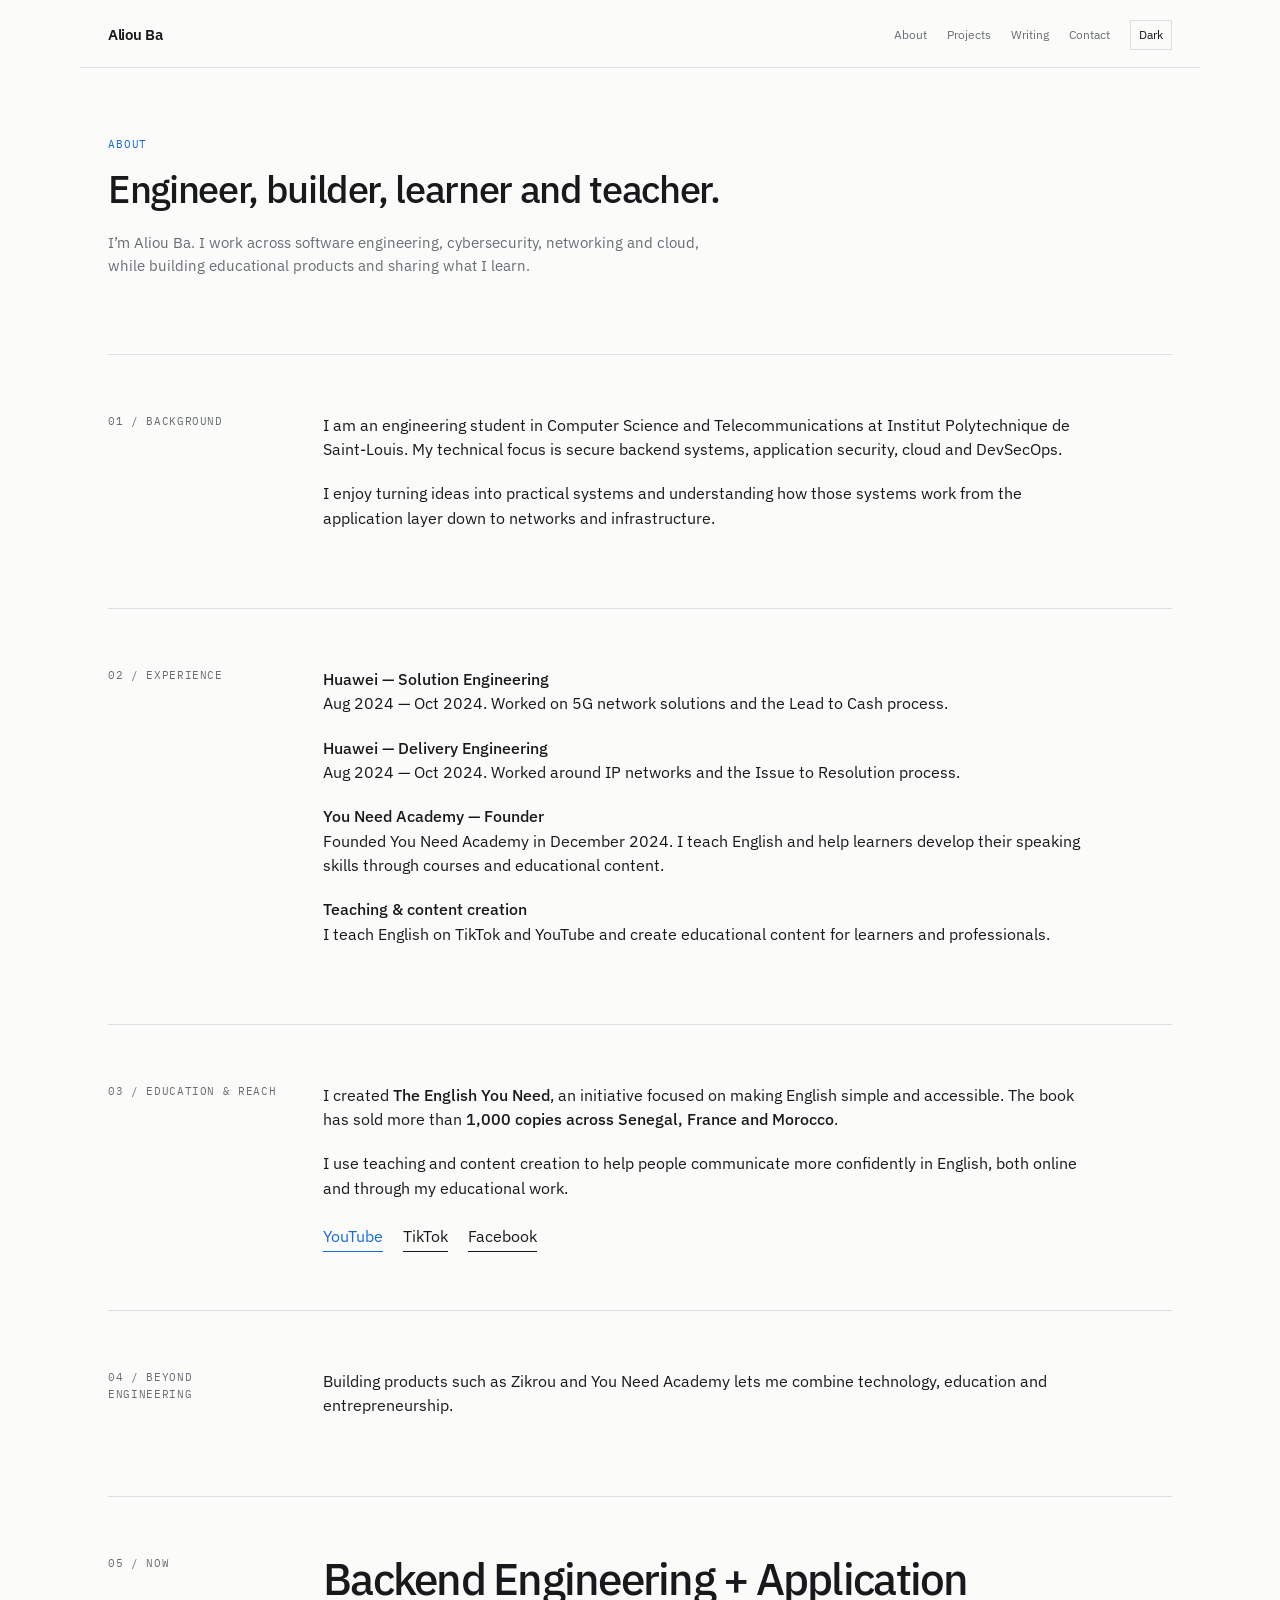
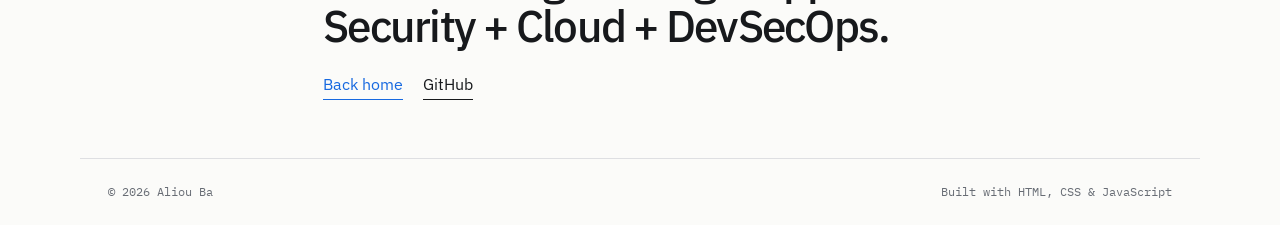
==== about.html @ 930370cb "Update About with teaching reach and Huawei dates" ====
<!doctype html>
<html lang="en">
<head>
  <meta charset="UTF-8" />
  <meta name="viewport" content="width=device-width, initial-scale=1.0" />
  <meta name="description" content="About Aliou Ba — software engineering, cybersecurity, cloud and education." />
  <meta name="theme-color" content="#fbfbf9" />
  <title>About — Aliou Ba</title>
  <link rel="preconnect" href="https://fonts.googleapis.com">
  <link rel="preconnect" href="https://fonts.gstatic.com" crossorigin>
  <link href="https://fonts.googleapis.com/css2?family=IBM+Plex+Mono:wght@400;500&family=IBM+Plex+Sans:wght@400;500;600&display=swap" rel="stylesheet">
  <link rel="stylesheet" href="css/style.css" />
  <script>
    (() => {
      const saved = localStorage.getItem('theme');
      if (saved) document.documentElement.dataset.theme = saved;
    })();
  </script>
</head>
<body>
  <header class="site-header">
    <a class="brand" href="index.html">Aliou Ba</a>
    <nav aria-label="Main navigation">
      <a href="index.html#about">About</a><a href="index.html#projects">Projects</a><a href="index.html#writing">Writing</a><a href="index.html#contact">Contact</a>
      <button class="theme-toggle" id="themeToggle" type="button" aria-label="Switch to dark mode" aria-pressed="false"><span class="theme-label">Dark</span></button>
    </nav>
  </header>
  <main>
    <section class="hero"><p class="eyebrow">About</p><h1>Engineer, builder, learner and teacher.</h1><p class="intro">I’m Aliou Ba. I work across software engineering, cybersecurity, networking and cloud, while building educational products and sharing what I learn.</p></section>
    <section class="section"><div class="section-label">01 / Background</div><div class="section-content"><p>I am an engineering student in Computer Science and Telecommunications at Institut Polytechnique de Saint-Louis. My technical focus is secure backend systems, application security, cloud and DevSecOps.</p><p>I enjoy turning ideas into practical systems and understanding how those systems work from the application layer down to networks and infrastructure.</p></div></section>
    <section class="section"><div class="section-label">02 / Experience</div><div class="section-content"><p><strong>Huawei — Solution Engineering</strong><br>Aug 2024 — Oct 2024. Worked on 5G network solutions and the Lead to Cash process.</p><p><strong>Huawei — Delivery Engineering</strong><br>Aug 2024 — Oct 2024. Worked around IP networks and the Issue to Resolution process.</p><p><strong>You Need Academy — Founder</strong><br>Founded You Need Academy in December 2024. I teach English and help learners develop their speaking skills through courses and educational content.</p><p><strong>Teaching & content creation</strong><br>I teach English on TikTok and YouTube and create educational content for learners and professionals.</p></div></section>
    <section class="section"><div class="section-label">03 / Education & reach</div><div class="section-content"><p>I created <strong>The English You Need</strong>, an initiative focused on making English simple and accessible. The book has sold more than <strong>1,000 copies across Senegal, France and Morocco</strong>.</p><p>I use teaching and content creation to help people communicate more confidently in English, both online and through my educational work.</p><div class="links"><a class="primary-link" href="https://www.youtube.com/@misteraliouba" target="_blank" rel="noreferrer">YouTube</a><a href="https://www.tiktok.com/@misteraliouba?lang=en" target="_blank" rel="noreferrer">TikTok</a><a href="https://www.facebook.com/people/Aliou-Ba/100007225788013/" target="_blank" rel="noreferrer">Facebook</a></div></div></section>
    <section class="section"><div class="section-label">04 / Beyond engineering</div><div class="section-content"><p>Building products such as Zikrou and You Need Academy lets me combine technology, education and entrepreneurship.</p></div></section>
    <section class="section contact"><div class="section-label">05 / Now</div><div class="section-content"><h2>Backend Engineering + Application Security + Cloud + DevSecOps.</h2><div class="links"><a class="primary-link" href="index.html">Back home</a><a href="https://github.com/aliou27" target="_blank" rel="noreferrer">GitHub</a></div></div></section>
  </main>
  <footer><span>© 2026 Aliou Ba</span><span>Built with HTML, CSS & JavaScript</span></footer>
  <script src="js/main.js"></script>
</body>
</html>
---- css/style.css ----
:root {
  --blue: #1769e0;
  --blue-dark: #0e4fae;
  --ink: #17191c;
  --muted: #686d75;
  --line: #dedfe2;
  --paper: #fbfbf9;
  --max: 1120px;
  color-scheme: light;
}

:root[data-theme="dark"] {
  --blue: #5b9cff;
  --blue-dark: #79adff;
  --ink: #f1f3f5;
  --muted: #a3a9b2;
  --line: #30343a;
  --paper: #111315;
  color-scheme: dark;
}

* { box-sizing: border-box; }
html { scroll-behavior: smooth; }
body {
  margin: 0;
  background: var(--paper);
  color: var(--ink);
  font-family: "IBM Plex Sans", Arial, sans-serif;
  line-height: 1.55;
  transition: background-color .2s ease, color .2s ease;
}
a { color: inherit; text-decoration: none; }
a:hover { color: var(--blue); }

.site-header {
  max-width: var(--max);
  margin: 0 auto;
  padding: 20px 28px 17px;
  display: flex;
  align-items: center;
  justify-content: space-between;
  border-bottom: 1px solid var(--line);
}
.brand { font-weight: 600; font-size: .92rem; letter-spacing: -0.02em; }
nav { display: flex; align-items: center; gap: 20px; font-size: .78rem; }
nav a { color: var(--muted); }
nav a:hover { color: var(--blue); }

.theme-toggle {
  appearance: none;
  border: 1px solid var(--line);
  background: transparent;
  color: var(--ink);
  font: inherit;
  font-size: .72rem;
  padding: 5px 8px;
  display: inline-flex;
  align-items: center;
  cursor: pointer;
  transition: border-color .2s ease, color .2s ease, background-color .2s ease;
}
.theme-toggle:hover { color: var(--blue); border-color: var(--blue); }

main { max-width: var(--max); margin: 0 auto; padding: 0 28px; }
.hero { padding: 68px 0 76px; max-width: 850px; }
.eyebrow, .section-label, .tech, .project-number, small {
  font-family: "IBM Plex Mono", monospace;
}
.eyebrow { margin: 0 0 16px; color: var(--blue); font-size: .68rem; text-transform: uppercase; letter-spacing: .08em; }
h1 {
  margin: 0;
  max-width: 720px;
  font-size: clamp(1.8rem, 3vw, 2.8rem);
  line-height: 1.08;
  letter-spacing: -.035em;
  font-weight: 500;
}
.intro { max-width: 600px; margin: 22px 0 0; font-size: .92rem; color: var(--muted); }
.links { display: flex; flex-wrap: wrap; gap: 20px; margin-top: 24px; }
.links a { border-bottom: 1px solid currentColor; padding-bottom: 2px; }
.links .primary-link { color: var(--blue); }

.section {
  display: grid;
  grid-template-columns: 170px 1fr;
  gap: 45px;
  padding: 58px 0;
  border-top: 1px solid var(--line);
}
.section-label { color: var(--muted); font-size: .68rem; text-transform: uppercase; letter-spacing: .06em; }
.section-content { max-width: 760px; }
.section-content > p { margin-top: 0; margin-bottom: 20px; font-size: .98rem; }
.section-content strong { font-weight: 500; }

.project-list { display: grid; gap: 0; }
.project { display: grid; grid-template-columns: 45px 1fr; gap: 16px; padding: 24px 0; border-bottom: 1px solid var(--line); }
.project:first-child { padding-top: 0; }
.project-number { color: var(--muted); font-size: .68rem; }
.project h2 { margin: 0 0 7px; font-size: 1.35rem; font-weight: 500; letter-spacing: -.025em; }
.project p { margin: 0 0 10px; color: var(--muted); font-size: .92rem; }
.project .tech { font-size: .68rem; color: var(--blue-dark); }
.project a { display: inline-block; margin-top: 3px; color: var(--blue); font-size: .82rem; }

.writing-grid { border-top: 1px solid var(--line); margin-top: 28px; }
.writing-item { display: flex; justify-content: space-between; gap: 20px; padding: 16px 0; border-bottom: 1px solid var(--line); }
.writing-item small { color: var(--muted); font-size: .64rem; }

.experience { display: grid; grid-template-columns: 170px 1fr; padding: 16px 0; border-bottom: 1px solid var(--line); }
.experience strong { font-weight: 500; }
.experience span { color: var(--muted); }
.compact { padding-bottom: 72px; }
.contact h2 { margin: 0; font-size: clamp(1.8rem, 3.4vw, 2.8rem); line-height: 1.08; letter-spacing: -.04em; font-weight: 500; }

footer {
  max-width: var(--max);
  margin: 0 auto;
  padding: 24px 28px;
  border-top: 1px solid var(--line);
  display: flex;
  justify-content: space-between;
  gap: 20px;
  color: var(--muted);
  font-size: .72rem;
  font-family: "IBM Plex Mono", monospace;
}

@media (max-width: 700px) {
  .site-header { padding: 17px 20px 14px; }
  .brand { font-size: .82rem; }
  nav { gap: 10px; font-size: .68rem; }
  nav a:nth-child(n+3) { display: none; }
  .theme-toggle { padding: 4px 7px; font-size: .66rem; }
  main { padding: 0 20px; }
  .hero { padding: 48px 0 58px; }
  .eyebrow { font-size: .62rem; margin-bottom: 14px; }
  h1 { font-size: clamp(1.7rem, 7.5vw, 2.35rem); line-height: 1.08; }
  .intro { margin-top: 18px; font-size: .9rem; line-height: 1.55; }
  .links { gap: 18px; margin-top: 22px; }
  .links a { font-size: .88rem; }
  .section { grid-template-columns: 1fr; gap: 18px; padding: 46px 0; }
  .section-content > p { font-size: .92rem; }
  .project { grid-template-columns: 30px 1fr; gap: 12px; padding: 22px 0; }
  .project h2 { font-size: 1.18rem; }
  .project p { font-size: .86rem; }
  .writing-item, .experience { grid-template-columns: 1fr; display: grid; }
  .experience { gap: 3px; }
  .contact h2 { font-size: clamp(1.7rem, 7vw, 2.35rem); }
  footer { padding: 20px; flex-direction: column; }
}
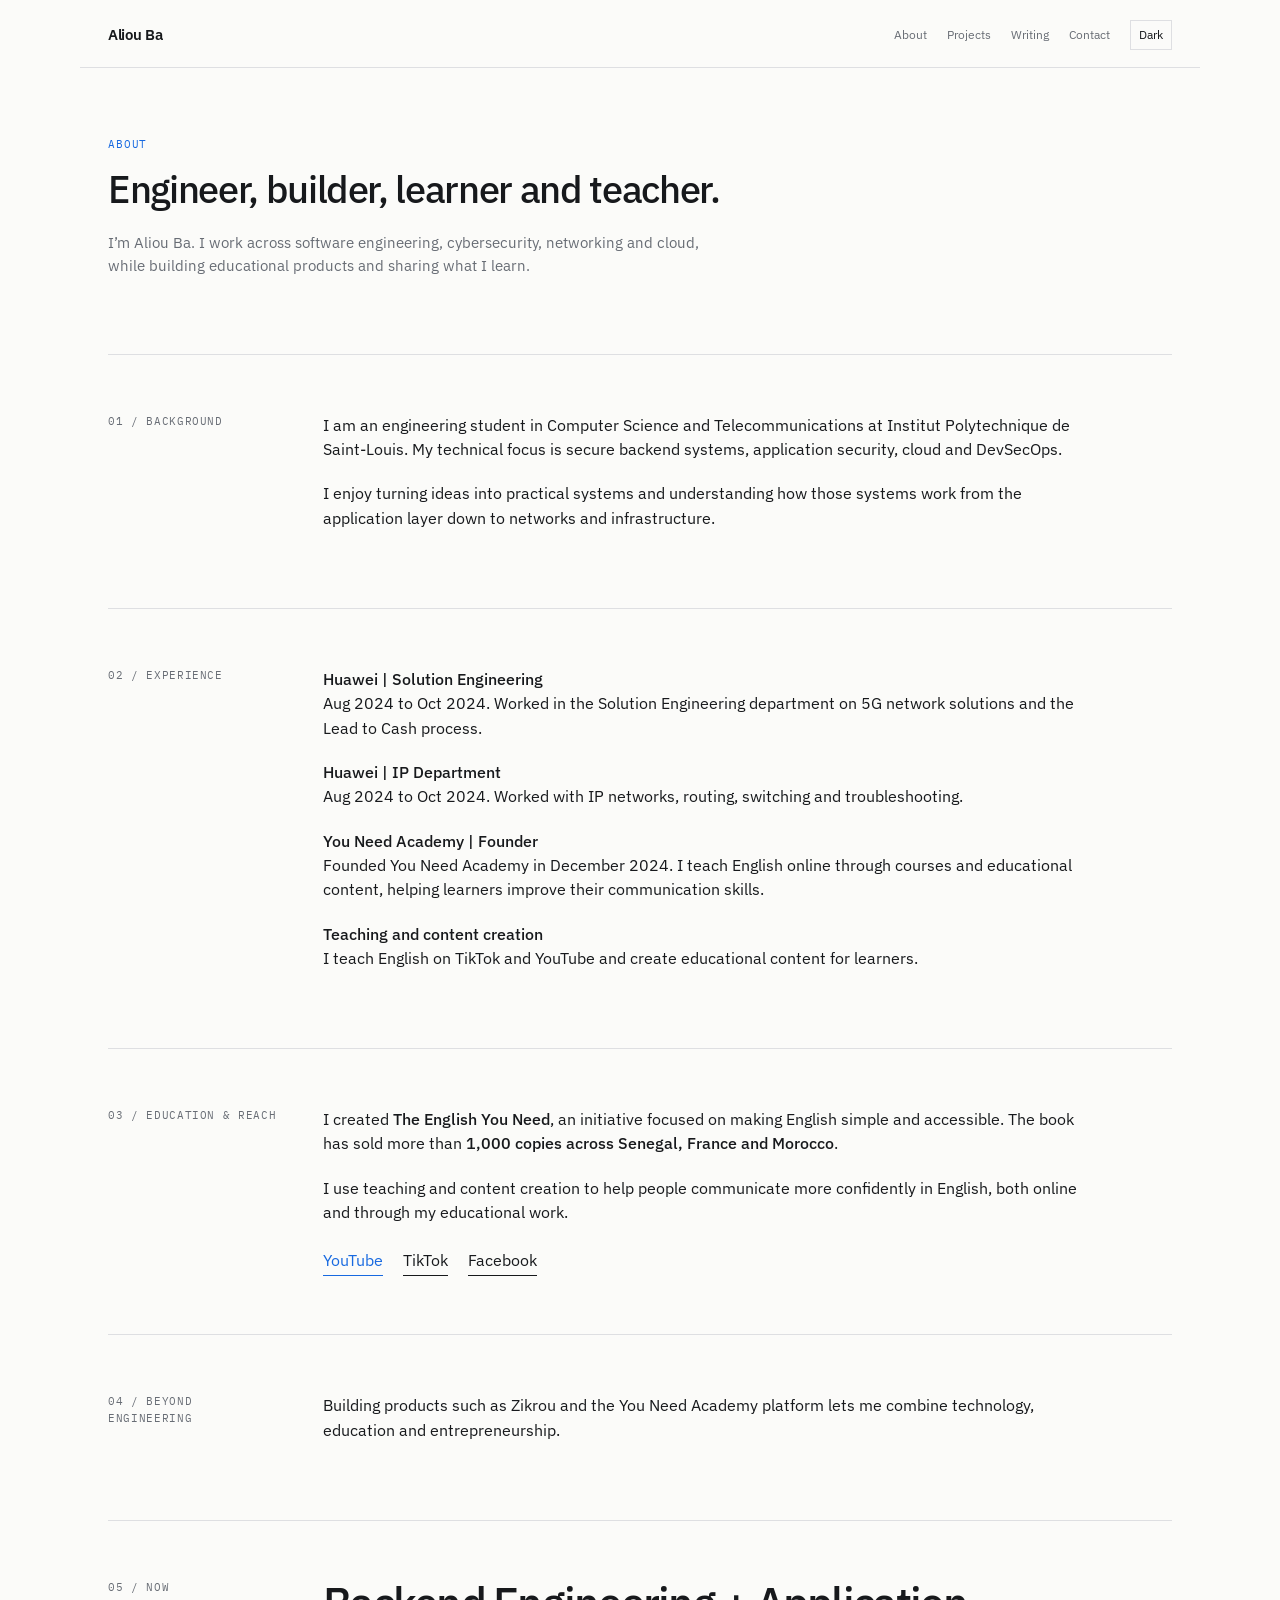
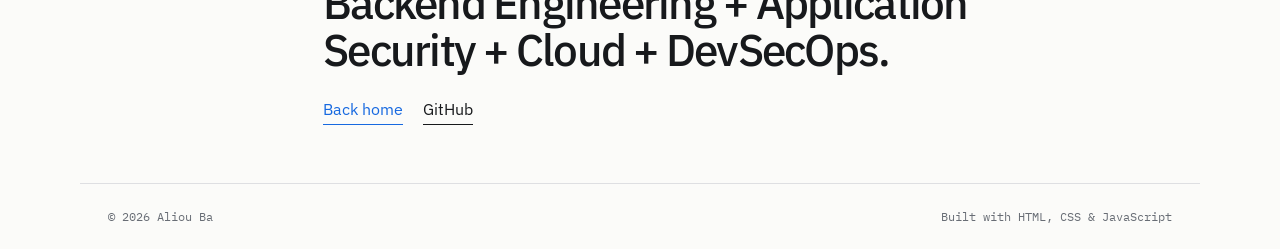
==== commit fc6bb5c4: "Remove em dashes and clarify Huawei and academy experience" ====
--- a/about.html
+++ b/about.html
@@ -3,9 +3,9 @@
 <head>
   <meta charset="UTF-8" />
   <meta name="viewport" content="width=device-width, initial-scale=1.0" />
-  <meta name="description" content="About Aliou Ba — software engineering, cybersecurity, cloud and education." />
+  <meta name="description" content="About Aliou Ba, software engineering, cybersecurity, cloud and education." />
   <meta name="theme-color" content="#fbfbf9" />
-  <title>About — Aliou Ba</title>
+  <title>About | Aliou Ba</title>
   <link rel="preconnect" href="https://fonts.googleapis.com">
   <link rel="preconnect" href="https://fonts.gstatic.com" crossorigin>
   <link href="https://fonts.googleapis.com/css2?family=IBM+Plex+Mono:wght@400;500&family=IBM+Plex+Sans:wght@400;500;600&display=swap" rel="stylesheet">
@@ -28,9 +28,9 @@
   <main>
     <section class="hero"><p class="eyebrow">About</p><h1>Engineer, builder, learner and teacher.</h1><p class="intro">I’m Aliou Ba. I work across software engineering, cybersecurity, networking and cloud, while building educational products and sharing what I learn.</p></section>
     <section class="section"><div class="section-label">01 / Background</div><div class="section-content"><p>I am an engineering student in Computer Science and Telecommunications at Institut Polytechnique de Saint-Louis. My technical focus is secure backend systems, application security, cloud and DevSecOps.</p><p>I enjoy turning ideas into practical systems and understanding how those systems work from the application layer down to networks and infrastructure.</p></div></section>
-    <section class="section"><div class="section-label">02 / Experience</div><div class="section-content"><p><strong>Huawei — Solution Engineering</strong><br>Aug 2024 — Oct 2024. Worked on 5G network solutions and the Lead to Cash process.</p><p><strong>Huawei — Delivery Engineering</strong><br>Aug 2024 — Oct 2024. Worked around IP networks and the Issue to Resolution process.</p><p><strong>You Need Academy — Founder</strong><br>Founded You Need Academy in December 2024. I teach English and help learners develop their speaking skills through courses and educational content.</p><p><strong>Teaching & content creation</strong><br>I teach English on TikTok and YouTube and create educational content for learners and professionals.</p></div></section>
+    <section class="section"><div class="section-label">02 / Experience</div><div class="section-content"><p><strong>Huawei | Solution Engineering</strong><br>Aug 2024 to Oct 2024. Worked in the Solution Engineering department on 5G network solutions and the Lead to Cash process.</p><p><strong>Huawei | IP Department</strong><br>Aug 2024 to Oct 2024. Worked with IP networks, routing, switching and troubleshooting.</p><p><strong>You Need Academy | Founder</strong><br>Founded You Need Academy in December 2024. I teach English online through courses and educational content, helping learners improve their communication skills.</p><p><strong>Teaching and content creation</strong><br>I teach English on TikTok and YouTube and create educational content for learners.</p></div></section>
     <section class="section"><div class="section-label">03 / Education & reach</div><div class="section-content"><p>I created <strong>The English You Need</strong>, an initiative focused on making English simple and accessible. The book has sold more than <strong>1,000 copies across Senegal, France and Morocco</strong>.</p><p>I use teaching and content creation to help people communicate more confidently in English, both online and through my educational work.</p><div class="links"><a class="primary-link" href="https://www.youtube.com/@misteraliouba" target="_blank" rel="noreferrer">YouTube</a><a href="https://www.tiktok.com/@misteraliouba?lang=en" target="_blank" rel="noreferrer">TikTok</a><a href="https://www.facebook.com/people/Aliou-Ba/100007225788013/" target="_blank" rel="noreferrer">Facebook</a></div></div></section>
-    <section class="section"><div class="section-label">04 / Beyond engineering</div><div class="section-content"><p>Building products such as Zikrou and You Need Academy lets me combine technology, education and entrepreneurship.</p></div></section>
+    <section class="section"><div class="section-label">04 / Beyond engineering</div><div class="section-content"><p>Building products such as Zikrou and the You Need Academy platform lets me combine technology, education and entrepreneurship.</p></div></section>
     <section class="section contact"><div class="section-label">05 / Now</div><div class="section-content"><h2>Backend Engineering + Application Security + Cloud + DevSecOps.</h2><div class="links"><a class="primary-link" href="index.html">Back home</a><a href="https://github.com/aliou27" target="_blank" rel="noreferrer">GitHub</a></div></div></section>
   </main>
   <footer><span>© 2026 Aliou Ba</span><span>Built with HTML, CSS & JavaScript</span></footer>
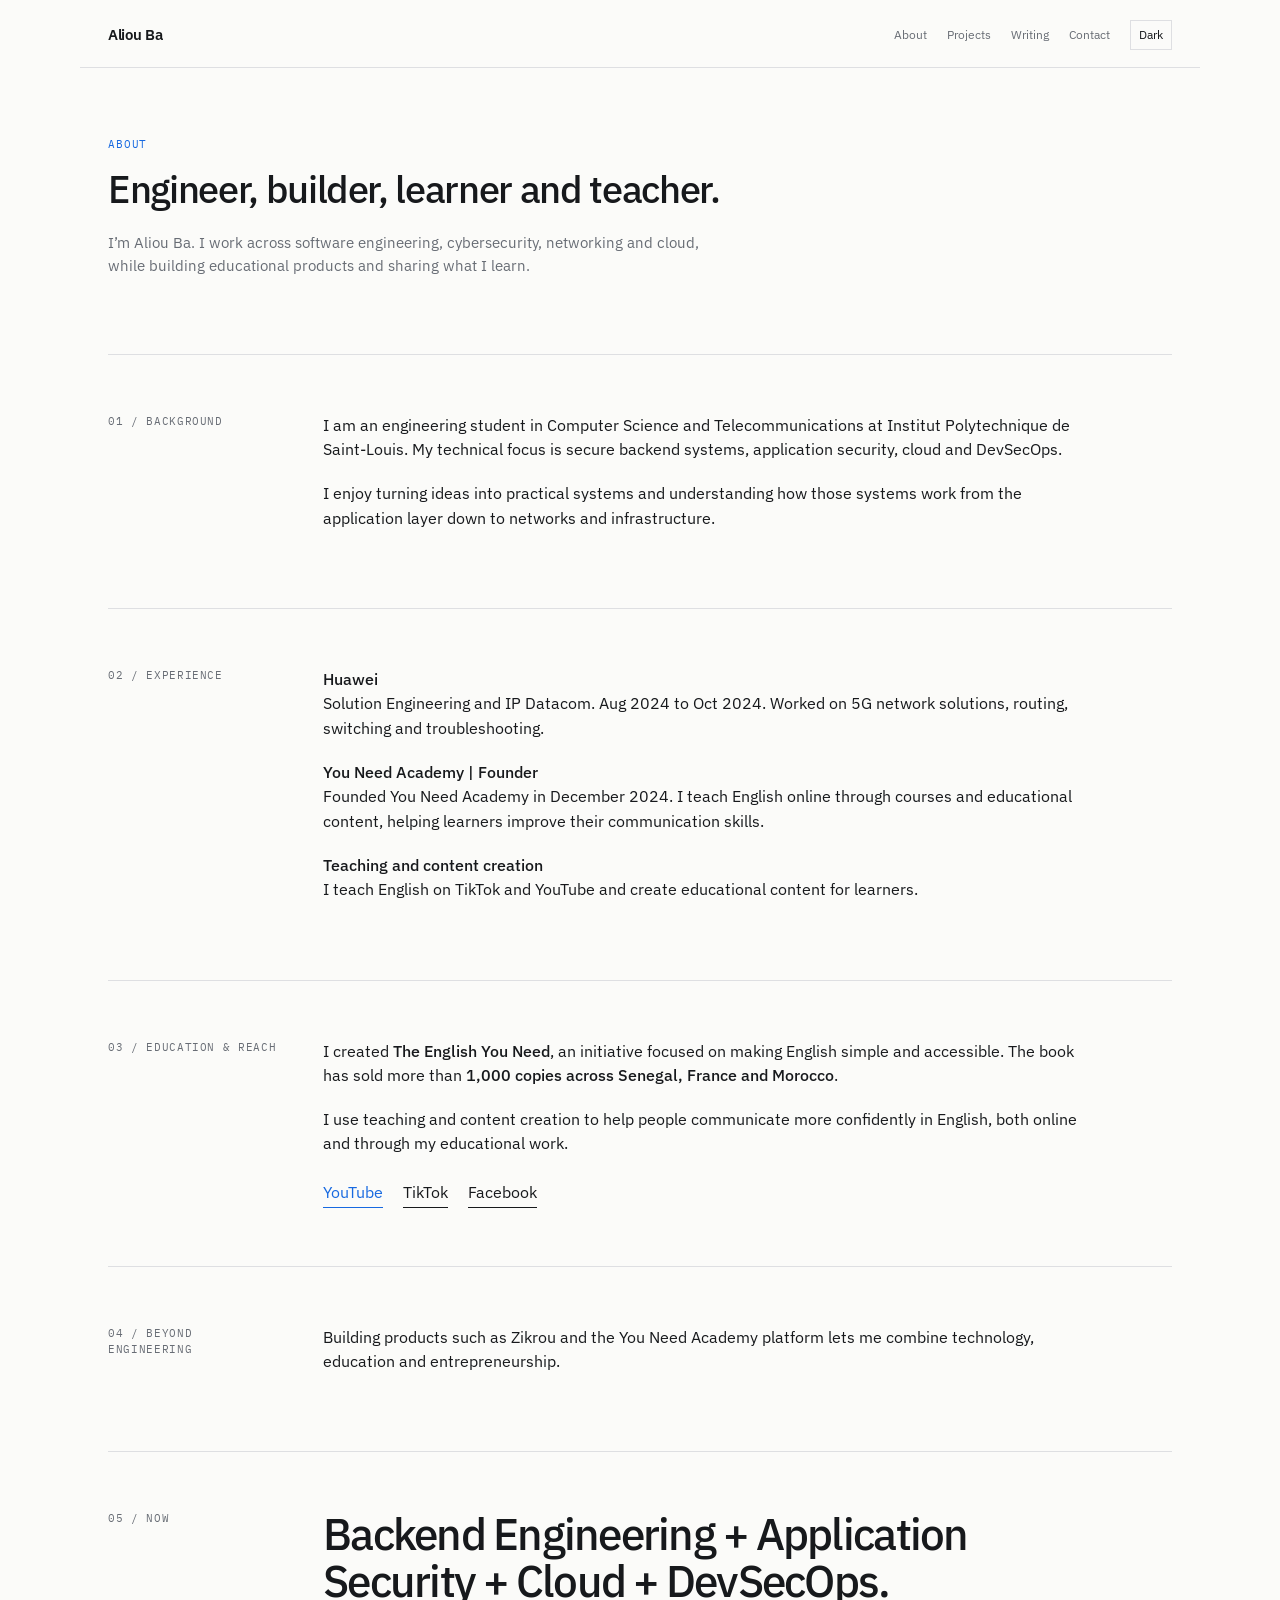
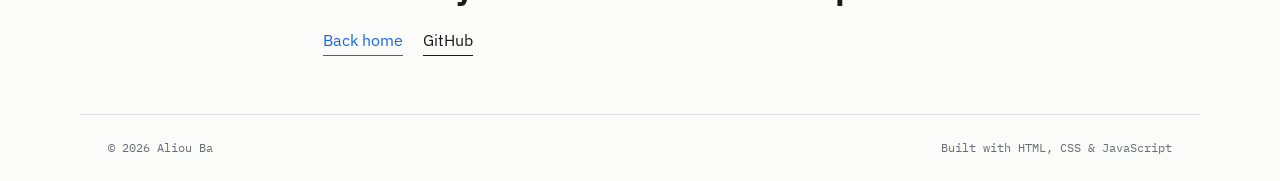
==== commit 5eaf09f6: "Unify Huawei experience on About page" ====
--- a/about.html
+++ b/about.html
@@ -28,7 +28,7 @@
   <main>
     <section class="hero"><p class="eyebrow">About</p><h1>Engineer, builder, learner and teacher.</h1><p class="intro">I’m Aliou Ba. I work across software engineering, cybersecurity, networking and cloud, while building educational products and sharing what I learn.</p></section>
     <section class="section"><div class="section-label">01 / Background</div><div class="section-content"><p>I am an engineering student in Computer Science and Telecommunications at Institut Polytechnique de Saint-Louis. My technical focus is secure backend systems, application security, cloud and DevSecOps.</p><p>I enjoy turning ideas into practical systems and understanding how those systems work from the application layer down to networks and infrastructure.</p></div></section>
-    <section class="section"><div class="section-label">02 / Experience</div><div class="section-content"><p><strong>Huawei | Solution Engineering</strong><br>Aug 2024 to Oct 2024. Worked in the Solution Engineering department on 5G network solutions and the Lead to Cash process.</p><p><strong>Huawei | IP Department</strong><br>Aug 2024 to Oct 2024. Worked with IP networks, routing, switching and troubleshooting.</p><p><strong>You Need Academy | Founder</strong><br>Founded You Need Academy in December 2024. I teach English online through courses and educational content, helping learners improve their communication skills.</p><p><strong>Teaching and content creation</strong><br>I teach English on TikTok and YouTube and create educational content for learners.</p></div></section>
+    <section class="section"><div class="section-label">02 / Experience</div><div class="section-content"><p><strong>Huawei</strong><br>Solution Engineering and IP Datacom. Aug 2024 to Oct 2024. Worked on 5G network solutions, routing, switching and troubleshooting.</p><p><strong>You Need Academy | Founder</strong><br>Founded You Need Academy in December 2024. I teach English online through courses and educational content, helping learners improve their communication skills.</p><p><strong>Teaching and content creation</strong><br>I teach English on TikTok and YouTube and create educational content for learners.</p></div></section>
     <section class="section"><div class="section-label">03 / Education & reach</div><div class="section-content"><p>I created <strong>The English You Need</strong>, an initiative focused on making English simple and accessible. The book has sold more than <strong>1,000 copies across Senegal, France and Morocco</strong>.</p><p>I use teaching and content creation to help people communicate more confidently in English, both online and through my educational work.</p><div class="links"><a class="primary-link" href="https://www.youtube.com/@misteraliouba" target="_blank" rel="noreferrer">YouTube</a><a href="https://www.tiktok.com/@misteraliouba?lang=en" target="_blank" rel="noreferrer">TikTok</a><a href="https://www.facebook.com/people/Aliou-Ba/100007225788013/" target="_blank" rel="noreferrer">Facebook</a></div></div></section>
     <section class="section"><div class="section-label">04 / Beyond engineering</div><div class="section-content"><p>Building products such as Zikrou and the You Need Academy platform lets me combine technology, education and entrepreneurship.</p></div></section>
     <section class="section contact"><div class="section-label">05 / Now</div><div class="section-content"><h2>Backend Engineering + Application Security + Cloud + DevSecOps.</h2><div class="links"><a class="primary-link" href="index.html">Back home</a><a href="https://github.com/aliou27" target="_blank" rel="noreferrer">GitHub</a></div></div></section>
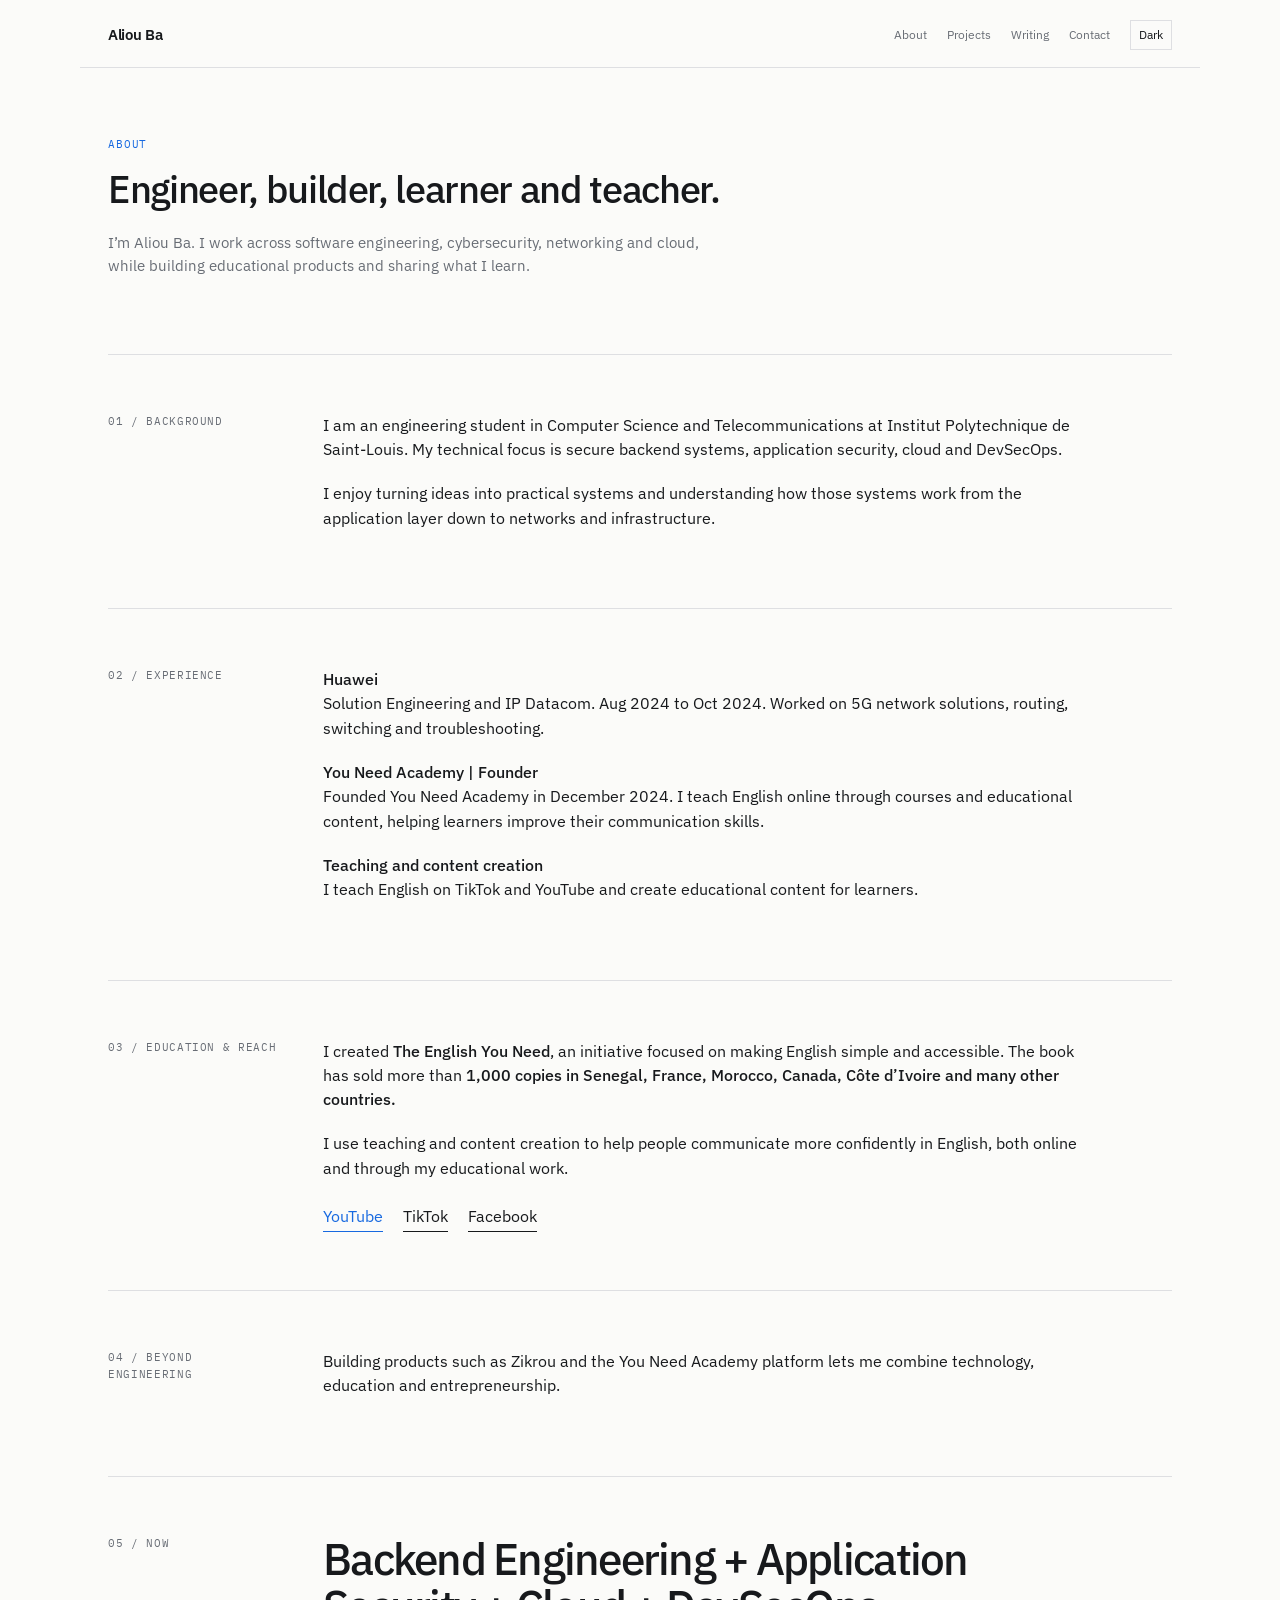
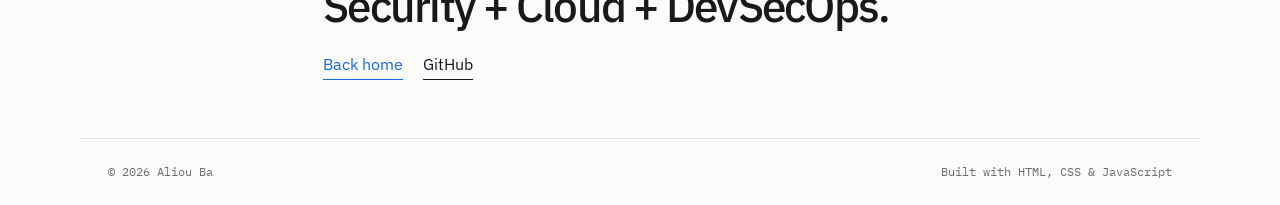
==== commit 049af2d1: "Update book sales countries" ====
--- a/about.html
+++ b/about.html
@@ -29,7 +29,7 @@
     <section class="hero"><p class="eyebrow">About</p><h1>Engineer, builder, learner and teacher.</h1><p class="intro">I’m Aliou Ba. I work across software engineering, cybersecurity, networking and cloud, while building educational products and sharing what I learn.</p></section>
     <section class="section"><div class="section-label">01 / Background</div><div class="section-content"><p>I am an engineering student in Computer Science and Telecommunications at Institut Polytechnique de Saint-Louis. My technical focus is secure backend systems, application security, cloud and DevSecOps.</p><p>I enjoy turning ideas into practical systems and understanding how those systems work from the application layer down to networks and infrastructure.</p></div></section>
     <section class="section"><div class="section-label">02 / Experience</div><div class="section-content"><p><strong>Huawei</strong><br>Solution Engineering and IP Datacom. Aug 2024 to Oct 2024. Worked on 5G network solutions, routing, switching and troubleshooting.</p><p><strong>You Need Academy | Founder</strong><br>Founded You Need Academy in December 2024. I teach English online through courses and educational content, helping learners improve their communication skills.</p><p><strong>Teaching and content creation</strong><br>I teach English on TikTok and YouTube and create educational content for learners.</p></div></section>
-    <section class="section"><div class="section-label">03 / Education & reach</div><div class="section-content"><p>I created <strong>The English You Need</strong>, an initiative focused on making English simple and accessible. The book has sold more than <strong>1,000 copies across Senegal, France and Morocco</strong>.</p><p>I use teaching and content creation to help people communicate more confidently in English, both online and through my educational work.</p><div class="links"><a class="primary-link" href="https://www.youtube.com/@misteraliouba" target="_blank" rel="noreferrer">YouTube</a><a href="https://www.tiktok.com/@misteraliouba?lang=en" target="_blank" rel="noreferrer">TikTok</a><a href="https://www.facebook.com/people/Aliou-Ba/100007225788013/" target="_blank" rel="noreferrer">Facebook</a></div></div></section>
+    <section class="section"><div class="section-label">03 / Education & reach</div><div class="section-content"><p>I created <strong>The English You Need</strong>, an initiative focused on making English simple and accessible. The book has sold more than <strong>1,000 copies in Senegal, France, Morocco, Canada, Côte d’Ivoire and many other countries.</strong></p><p>I use teaching and content creation to help people communicate more confidently in English, both online and through my educational work.</p><div class="links"><a class="primary-link" href="https://www.youtube.com/@misteraliouba" target="_blank" rel="noreferrer">YouTube</a><a href="https://www.tiktok.com/@misteraliouba?lang=en" target="_blank" rel="noreferrer">TikTok</a><a href="https://www.facebook.com/people/Aliou-Ba/100007225788013/" target="_blank" rel="noreferrer">Facebook</a></div></div></section>
     <section class="section"><div class="section-label">04 / Beyond engineering</div><div class="section-content"><p>Building products such as Zikrou and the You Need Academy platform lets me combine technology, education and entrepreneurship.</p></div></section>
     <section class="section contact"><div class="section-label">05 / Now</div><div class="section-content"><h2>Backend Engineering + Application Security + Cloud + DevSecOps.</h2><div class="links"><a class="primary-link" href="index.html">Back home</a><a href="https://github.com/aliou27" target="_blank" rel="noreferrer">GitHub</a></div></div></section>
   </main>
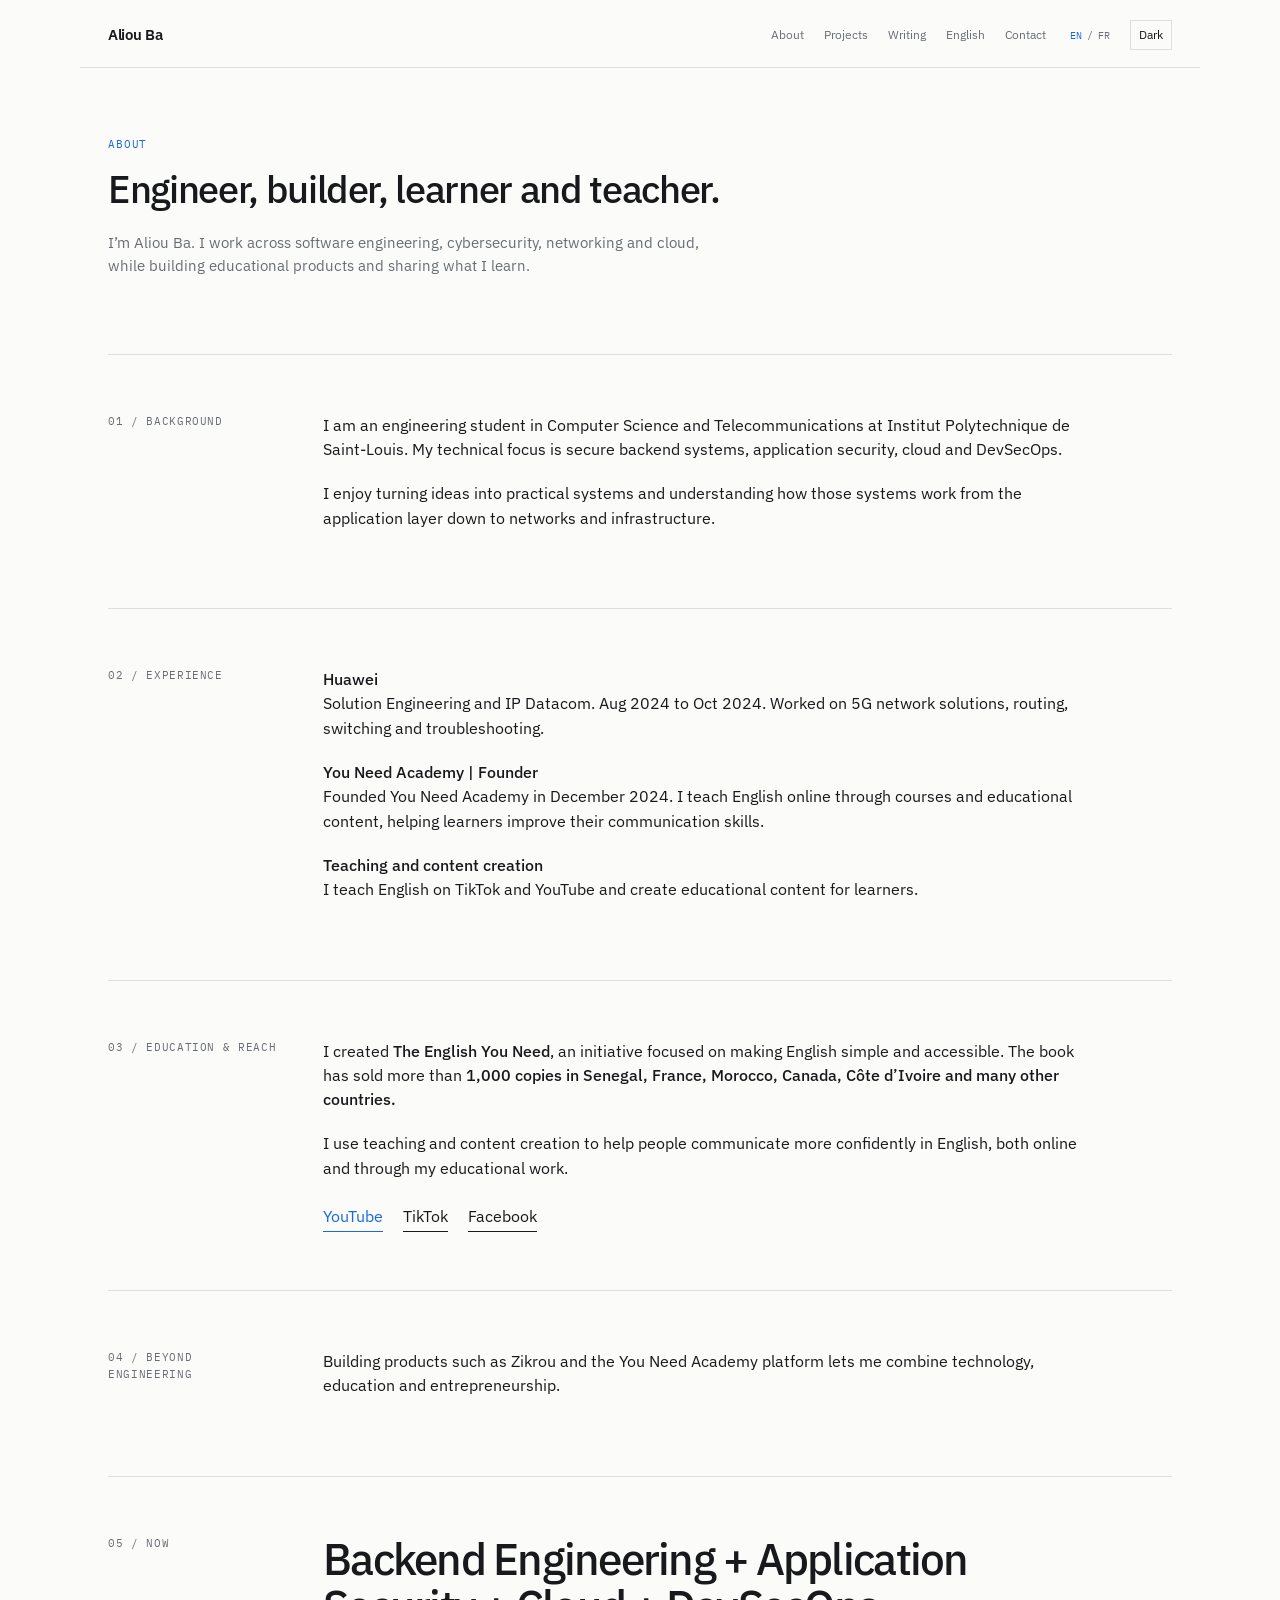
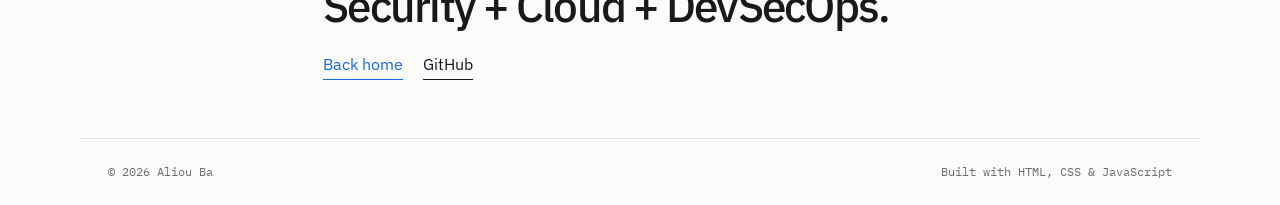
==== commit bc55ca14: "Add EN FR language switcher and translations to About page" ====
--- a/about.html
+++ b/about.html
@@ -5,35 +5,22 @@
   <meta name="viewport" content="width=device-width, initial-scale=1.0" />
   <meta name="description" content="About Aliou Ba, software engineering, cybersecurity, cloud and education." />
   <meta name="theme-color" content="#fbfbf9" />
-  <title>About | Aliou Ba</title>
-  <link rel="preconnect" href="https://fonts.googleapis.com">
-  <link rel="preconnect" href="https://fonts.gstatic.com" crossorigin>
-  <link href="https://fonts.googleapis.com/css2?family=IBM+Plex+Mono:wght@400;500&family=IBM+Plex+Sans:wght@400;500;600&display=swap" rel="stylesheet">
-  <link rel="stylesheet" href="css/style.css" />
-  <script>
-    (() => {
-      const saved = localStorage.getItem('theme');
-      if (saved) document.documentElement.dataset.theme = saved;
-    })();
-  </script>
+  <title data-i18n="about.meta.title">About | Aliou Ba</title>
+  <link rel="preconnect" href="https://fonts.googleapis.com"><link rel="preconnect" href="https://fonts.gstatic.com" crossorigin>
+  <link href="https://fonts.googleapis.com/css2?family=IBM+Plex+Mono:wght@400;500&family=IBM+Plex+Sans:wght@400;500;600&display=swap" rel="stylesheet"><link rel="stylesheet" href="css/style.css" />
+  <script>(() => { const saved = localStorage.getItem('theme'); if (saved) document.documentElement.dataset.theme = saved; })();</script>
 </head>
 <body>
-  <header class="site-header">
-    <a class="brand" href="index.html">Aliou Ba</a>
-    <nav aria-label="Main navigation">
-      <a href="index.html#about">About</a><a href="index.html#projects">Projects</a><a href="index.html#writing">Writing</a><a href="index.html#contact">Contact</a>
-      <button class="theme-toggle" id="themeToggle" type="button" aria-label="Switch to dark mode" aria-pressed="false"><span class="theme-label">Dark</span></button>
-    </nav>
-  </header>
+  <header class="site-header"><a class="brand" href="index.html">Aliou Ba</a><nav aria-label="Main navigation" data-i18n-aria="nav.aria">
+    <a href="index.html#about" data-i18n="nav.about">About</a><a href="index.html#projects" data-i18n="nav.projects">Projects</a><a href="index.html#writing" data-i18n="nav.writing">Writing</a><a href="english-services.html" data-i18n="nav.services">English</a><a href="index.html#contact" data-i18n="nav.contact">Contact</a>
+    <div class="language-switch" aria-label="Language"><button class="language-button active" type="button" data-lang="en" aria-pressed="true">EN</button><span>/</span><button class="language-button" type="button" data-lang="fr" aria-pressed="false">FR</button></div><button class="theme-toggle" id="themeToggle" type="button" aria-label="Switch to dark mode" aria-pressed="false"><span class="theme-label" data-i18n="theme.dark">Dark</span></button>
+  </nav></header>
   <main>
-    <section class="hero"><p class="eyebrow">About</p><h1>Engineer, builder, learner and teacher.</h1><p class="intro">I’m Aliou Ba. I work across software engineering, cybersecurity, networking and cloud, while building educational products and sharing what I learn.</p></section>
-    <section class="section"><div class="section-label">01 / Background</div><div class="section-content"><p>I am an engineering student in Computer Science and Telecommunications at Institut Polytechnique de Saint-Louis. My technical focus is secure backend systems, application security, cloud and DevSecOps.</p><p>I enjoy turning ideas into practical systems and understanding how those systems work from the application layer down to networks and infrastructure.</p></div></section>
-    <section class="section"><div class="section-label">02 / Experience</div><div class="section-content"><p><strong>Huawei</strong><br>Solution Engineering and IP Datacom. Aug 2024 to Oct 2024. Worked on 5G network solutions, routing, switching and troubleshooting.</p><p><strong>You Need Academy | Founder</strong><br>Founded You Need Academy in December 2024. I teach English online through courses and educational content, helping learners improve their communication skills.</p><p><strong>Teaching and content creation</strong><br>I teach English on TikTok and YouTube and create educational content for learners.</p></div></section>
-    <section class="section"><div class="section-label">03 / Education & reach</div><div class="section-content"><p>I created <strong>The English You Need</strong>, an initiative focused on making English simple and accessible. The book has sold more than <strong>1,000 copies in Senegal, France, Morocco, Canada, Côte d’Ivoire and many other countries.</strong></p><p>I use teaching and content creation to help people communicate more confidently in English, both online and through my educational work.</p><div class="links"><a class="primary-link" href="https://www.youtube.com/@misteraliouba" target="_blank" rel="noreferrer">YouTube</a><a href="https://www.tiktok.com/@misteraliouba?lang=en" target="_blank" rel="noreferrer">TikTok</a><a href="https://www.facebook.com/people/Aliou-Ba/100007225788013/" target="_blank" rel="noreferrer">Facebook</a></div></div></section>
-    <section class="section"><div class="section-label">04 / Beyond engineering</div><div class="section-content"><p>Building products such as Zikrou and the You Need Academy platform lets me combine technology, education and entrepreneurship.</p></div></section>
-    <section class="section contact"><div class="section-label">05 / Now</div><div class="section-content"><h2>Backend Engineering + Application Security + Cloud + DevSecOps.</h2><div class="links"><a class="primary-link" href="index.html">Back home</a><a href="https://github.com/aliou27" target="_blank" rel="noreferrer">GitHub</a></div></div></section>
-  </main>
-  <footer><span>© 2026 Aliou Ba</span><span>Built with HTML, CSS & JavaScript</span></footer>
-  <script src="js/main.js"></script>
-</body>
-</html>
+    <section class="hero"><p class="eyebrow" data-i18n="about.eyebrow">About</p><h1 data-i18n="about.title">Engineer, builder, learner and teacher.</h1><p class="intro" data-i18n="about.intro">I’m Aliou Ba. I work across software engineering, cybersecurity, networking and cloud, while building educational products and sharing what I learn.</p></section>
+    <section class="section"><div class="section-label" data-i18n="about.background.label">01 / Background</div><div class="section-content"><p data-i18n="about.background.p1">I am an engineering student in Computer Science and Telecommunications at Institut Polytechnique de Saint-Louis. My technical focus is secure backend systems, application security, cloud and DevSecOps.</p><p data-i18n="about.background.p2">I enjoy turning ideas into practical systems and understanding how those systems work from the application layer down to networks and infrastructure.</p></div></section>
+    <section class="section"><div class="section-label" data-i18n="about.experience.label">02 / Experience</div><div class="section-content"><p><strong>Huawei</strong><br><span data-i18n="about.experience.huawei">Solution Engineering and IP Datacom. Aug 2024 to Oct 2024. Worked on 5G network solutions, routing, switching and troubleshooting.</span></p><p><strong>You Need Academy | Founder</strong><br><span data-i18n="about.experience.academy">Founded You Need Academy in December 2024. I teach English online through courses and educational content, helping learners improve their communication skills.</span></p><p><strong data-i18n="about.experience.content.title">Teaching and content creation</strong><br><span data-i18n="about.experience.content.text">I teach English on TikTok and YouTube and create educational content for learners.</span></p></div></section>
+    <section class="section"><div class="section-label" data-i18n="about.education.label">03 / Education & reach</div><div class="section-content"><p data-i18n="about.education.p1">I created <strong>The English You Need</strong>, an initiative focused on making English simple and accessible. The book has sold more than <strong>1,000 copies in Senegal, France, Morocco, Canada, Côte d’Ivoire and many other countries.</strong></p><p data-i18n="about.education.p2">I use teaching and content creation to help people communicate more confidently in English, both online and through my educational work.</p><div class="links"><a class="primary-link" href="https://www.youtube.com/@misteraliouba" target="_blank" rel="noreferrer">YouTube</a><a href="https://www.tiktok.com/@misteraliouba?lang=en" target="_blank" rel="noreferrer">TikTok</a><a href="https://www.facebook.com/people/Aliou-Ba/100007225788013/" target="_blank" rel="noreferrer">Facebook</a></div></div></section>
+    <section class="section"><div class="section-label" data-i18n="about.beyond.label">04 / Beyond engineering</div><div class="section-content"><p data-i18n="about.beyond.p">Building products such as Zikrou and the You Need Academy platform lets me combine technology, education and entrepreneurship.</p></div></section>
+    <section class="section contact"><div class="section-label" data-i18n="about.now.label">05 / Now</div><div class="section-content"><h2>Backend Engineering + Application Security + Cloud + DevSecOps.</h2><div class="links"><a class="primary-link" href="index.html" data-i18n="about.back">Back home</a><a href="https://github.com/aliou27" target="_blank" rel="noreferrer">GitHub</a></div></div></section>
+  </main><footer><span>© 2026 Aliou Ba</span><span data-i18n="footer.right">Built with HTML, CSS & JavaScript</span></footer><script src="js/main.js"></script>
+</body></html>
--- a/css/style.css
+++ b/css/style.css
@@ -8,142 +8,49 @@
   --max: 1120px;
   color-scheme: light;
 }
+:root[data-theme="dark"] { --blue:#5b9cff; --blue-dark:#79adff; --ink:#f1f3f5; --muted:#a3a9b2; --line:#30343a; --paper:#111315; color-scheme:dark; }
+* { box-sizing:border-box; }
+html { scroll-behavior:smooth; }
+body { margin:0; background:var(--paper); color:var(--ink); font-family:"IBM Plex Sans",Arial,sans-serif; line-height:1.55; transition:background-color .2s ease,color .2s ease; }
+a { color:inherit; text-decoration:none; } a:hover { color:var(--blue); }
+.site-header { max-width:var(--max); margin:0 auto; padding:20px 28px 17px; display:flex; align-items:center; justify-content:space-between; border-bottom:1px solid var(--line); }
+.brand { font-weight:600; font-size:.92rem; letter-spacing:-.02em; }
+nav { display:flex; align-items:center; gap:20px; font-size:.78rem; } nav a { color:var(--muted); } nav a:hover { color:var(--blue); }
+.language-switch { display:inline-flex; align-items:center; gap:5px; margin-left:4px; font-family:"IBM Plex Mono",monospace; font-size:.65rem; color:var(--muted); }
+.language-button { border:0; background:transparent; padding:0; color:var(--muted); font:inherit; cursor:pointer; } .language-button.active,.language-button:hover { color:var(--blue); }
+.theme-toggle { appearance:none; border:1px solid var(--line); background:transparent; color:var(--ink); font:inherit; font-size:.72rem; padding:5px 8px; display:inline-flex; align-items:center; cursor:pointer; transition:border-color .2s ease,color .2s ease,background-color .2s ease; } .theme-toggle:hover { color:var(--blue); border-color:var(--blue); }
+main { max-width:var(--max); margin:0 auto; padding:0 28px; }
+.hero { padding:68px 0 76px; max-width:850px; } .services-hero { max-width:800px; }
+.eyebrow,.section-label,.tech,.project-number,small,.service-number { font-family:"IBM Plex Mono",monospace; }
+.eyebrow { margin:0 0 16px; color:var(--blue); font-size:.68rem; text-transform:uppercase; letter-spacing:.08em; }
+h1 { margin:0; max-width:720px; font-size:clamp(1.8rem,3vw,2.8rem); line-height:1.08; letter-spacing:-.035em; font-weight:500; }
+.intro { max-width:600px; margin:22px 0 0; font-size:.92rem; color:var(--muted); }
+.links { display:flex; flex-wrap:wrap; gap:20px; margin-top:24px; } .links a { border-bottom:1px solid currentColor; padding-bottom:2px; } .links .primary-link { color:var(--blue); }
+.section { display:grid; grid-template-columns:170px 1fr; gap:45px; padding:58px 0; border-top:1px solid var(--line); }
+.section-label { color:var(--muted); font-size:.68rem; text-transform:uppercase; letter-spacing:.06em; } .section-content { max-width:760px; } .section-content>p { margin-top:0; margin-bottom:20px; font-size:.98rem; } .section-content strong { font-weight:500; }
+.project-list { display:grid; gap:0; } .project { display:grid; grid-template-columns:45px 1fr; gap:16px; padding:24px 0; border-bottom:1px solid var(--line); } .project:first-child { padding-top:0; } .project-number { color:var(--muted); font-size:.68rem; } .project h2 { margin:0 0 7px; font-size:1.35rem; font-weight:500; letter-spacing:-.025em; } .project p { margin:0 0 10px; color:var(--muted); font-size:.92rem; } .project .tech { font-size:.68rem; color:var(--blue-dark); } .project a { display:inline-block; margin-top:3px; color:var(--blue); font-size:.82rem; }
+.writing-grid { border-top:1px solid var(--line); margin-top:28px; } .writing-item { display:flex; justify-content:space-between; gap:20px; padding:16px 0; border-bottom:1px solid var(--line); } .writing-item small { color:var(--muted); font-size:.64rem; }
+.service-list { display:grid; border-top:1px solid var(--line); }
+.service-item { display:grid; grid-template-columns:45px 220px minmax(0,1fr); gap:16px; align-items:baseline; padding:22px 0; border-bottom:1px solid var(--line); }
+.service-item > div { display:contents; }
+.service-number { color:var(--muted); font-size:.68rem; }
+.service-item h2 { margin:0; font-size:1.08rem; font-weight:500; letter-spacing:-.02em; }
+.service-item p { margin:0; color:var(--muted); font-size:.9rem; }
+.service-price { grid-column:3; display:block; margin-top:7px; font-family:"IBM Plex Mono",monospace; font-size:.72rem; font-weight:500; color:var(--blue); letter-spacing:.01em; }
+.service-process { display:grid; border-top:1px solid var(--line); margin-top:28px; } .service-process>div { display:grid; grid-template-columns:45px 100px 1fr; gap:16px; align-items:baseline; padding:16px 0; border-bottom:1px solid var(--line); } .service-process span { color:var(--muted); font-family:"IBM Plex Mono",monospace; font-size:.68rem; } .service-process strong { font-weight:500; } .service-process small { color:var(--muted); font-size:.68rem; }
+.request-title { margin:0 0 12px; font-size:clamp(1.7rem,3vw,2.35rem); line-height:1.12; letter-spacing:-.035em; font-weight:500; }
+.course-form { border-top:1px solid var(--line); margin-top:28px; }
+.course-form label { display:grid; grid-template-columns:210px 1fr; gap:20px; align-items:center; padding:14px 0; border-bottom:1px solid var(--line); }
+.course-form label>span { font-family:"IBM Plex Mono",monospace; color:var(--muted); font-size:.64rem; text-transform:uppercase; letter-spacing:.05em; }
+.course-form input,.course-form select,.course-form textarea { width:100%; border:1px solid var(--line); background:var(--paper); color:var(--ink); padding:11px 12px; font:inherit; font-size:.88rem; outline:none; border-radius:0; transition:border-color .15s ease,background-color .15s ease; }
+.course-form input::placeholder,.course-form textarea::placeholder { color:var(--muted); opacity:.85; }
+.course-form input:focus,.course-form select:focus,.course-form textarea:focus { border-color:var(--blue); }
+.course-form select { min-height:42px; cursor:pointer; }
+.course-form textarea { resize:vertical; min-height:110px; line-height:1.5; }
+.form-submit { margin-top:18px; border:0; border-bottom:1px solid var(--blue); background:transparent; color:var(--blue); padding:4px 0; font:inherit; font-size:.84rem; cursor:pointer; } .form-submit:hover { color:var(--blue-dark); }
+.teaching-contact { margin:18px 0 0 !important; color:var(--muted); font-size:.82rem !important; } .teaching-contact a { color:var(--blue); }
+.experience { display:grid; grid-template-columns:170px 1fr; padding:16px 0; border-bottom:1px solid var(--line); } .experience strong { font-weight:500; } .experience span { color:var(--muted); } .compact { padding-bottom:72px; } .contact h2 { margin:0; font-size:clamp(1.8rem,3.4vw,2.8rem); line-height:1.08; letter-spacing:-.04em; font-weight:500; }
+footer { max-width:var(--max); margin:0 auto; padding:24px 28px; border-top:1px solid var(--line); display:flex; justify-content:space-between; gap:20px; color:var(--muted); font-size:.72rem; font-family:"IBM Plex Mono",monospace; }
+@media(max-width:700px){ .site-header{padding:17px 20px 14px}.brand{font-size:.82rem}nav{gap:10px;font-size:.68rem}nav a:nth-child(n+3){display:none}.theme-toggle{padding:4px 7px;font-size:.66rem}.language-switch{margin-left:0}main{padding:0 20px}.hero{padding:48px 0 58px}.eyebrow{font-size:.62rem;margin-bottom:14px}h1{font-size:clamp(1.7rem,7.5vw,2.35rem);line-height:1.08}.intro{margin-top:18px;font-size:.9rem;line-height:1.55}.links{gap:18px;margin-top:22px}.links a{font-size:.88rem}.section{grid-template-columns:1fr;gap:18px;padding:46px 0}.section-content>p{font-size:.92rem}.project{grid-template-columns:30px 1fr;gap:12px;padding:22px 0}.project h2{font-size:1.18rem}.project p{font-size:.86rem}.writing-item,.experience{grid-template-columns:1fr;display:grid}.experience{gap:3px}.service-item{grid-template-columns:30px minmax(0,1fr);gap:10px 12px}.service-item h2,.service-item p,.service-price{grid-column:2}.service-process>div{grid-template-columns:30px 90px 1fr;gap:10px}.course-form label{grid-template-columns:1fr;gap:8px;padding:15px 0;align-items:start}.course-form input,.course-form select,.course-form textarea{padding:10px 11px}.contact h2{font-size:clamp(1.7rem,7vw,2.35rem)}footer{padding:20px;flex-direction:column} }
 
-:root[data-theme="dark"] {
-  --blue: #5b9cff;
-  --blue-dark: #79adff;
-  --ink: #f1f3f5;
-  --muted: #a3a9b2;
-  --line: #30343a;
-  --paper: #111315;
-  color-scheme: dark;
-}
-
-* { box-sizing: border-box; }
-html { scroll-behavior: smooth; }
-body {
-  margin: 0;
-  background: var(--paper);
-  color: var(--ink);
-  font-family: "IBM Plex Sans", Arial, sans-serif;
-  line-height: 1.55;
-  transition: background-color .2s ease, color .2s ease;
-}
-a { color: inherit; text-decoration: none; }
-a:hover { color: var(--blue); }
-
-.site-header {
-  max-width: var(--max);
-  margin: 0 auto;
-  padding: 20px 28px 17px;
-  display: flex;
-  align-items: center;
-  justify-content: space-between;
-  border-bottom: 1px solid var(--line);
-}
-.brand { font-weight: 600; font-size: .92rem; letter-spacing: -0.02em; }
-nav { display: flex; align-items: center; gap: 20px; font-size: .78rem; }
-nav a { color: var(--muted); }
-nav a:hover { color: var(--blue); }
-
-.theme-toggle {
-  appearance: none;
-  border: 1px solid var(--line);
-  background: transparent;
-  color: var(--ink);
-  font: inherit;
-  font-size: .72rem;
-  padding: 5px 8px;
-  display: inline-flex;
-  align-items: center;
-  cursor: pointer;
-  transition: border-color .2s ease, color .2s ease, background-color .2s ease;
-}
-.theme-toggle:hover { color: var(--blue); border-color: var(--blue); }
-
-main { max-width: var(--max); margin: 0 auto; padding: 0 28px; }
-.hero { padding: 68px 0 76px; max-width: 850px; }
-.eyebrow, .section-label, .tech, .project-number, small {
-  font-family: "IBM Plex Mono", monospace;
-}
-.eyebrow { margin: 0 0 16px; color: var(--blue); font-size: .68rem; text-transform: uppercase; letter-spacing: .08em; }
-h1 {
-  margin: 0;
-  max-width: 720px;
-  font-size: clamp(1.8rem, 3vw, 2.8rem);
-  line-height: 1.08;
-  letter-spacing: -.035em;
-  font-weight: 500;
-}
-.intro { max-width: 600px; margin: 22px 0 0; font-size: .92rem; color: var(--muted); }
-.links { display: flex; flex-wrap: wrap; gap: 20px; margin-top: 24px; }
-.links a { border-bottom: 1px solid currentColor; padding-bottom: 2px; }
-.links .primary-link { color: var(--blue); }
-
-.section {
-  display: grid;
-  grid-template-columns: 170px 1fr;
-  gap: 45px;
-  padding: 58px 0;
-  border-top: 1px solid var(--line);
-}
-.section-label { color: var(--muted); font-size: .68rem; text-transform: uppercase; letter-spacing: .06em; }
-.section-content { max-width: 760px; }
-.section-content > p { margin-top: 0; margin-bottom: 20px; font-size: .98rem; }
-.section-content strong { font-weight: 500; }
-
-.project-list { display: grid; gap: 0; }
-.project { display: grid; grid-template-columns: 45px 1fr; gap: 16px; padding: 24px 0; border-bottom: 1px solid var(--line); }
-.project:first-child { padding-top: 0; }
-.project-number { color: var(--muted); font-size: .68rem; }
-.project h2 { margin: 0 0 7px; font-size: 1.35rem; font-weight: 500; letter-spacing: -.025em; }
-.project p { margin: 0 0 10px; color: var(--muted); font-size: .92rem; }
-.project .tech { font-size: .68rem; color: var(--blue-dark); }
-.project a { display: inline-block; margin-top: 3px; color: var(--blue); font-size: .82rem; }
-
-.writing-grid { border-top: 1px solid var(--line); margin-top: 28px; }
-.writing-item { display: flex; justify-content: space-between; gap: 20px; padding: 16px 0; border-bottom: 1px solid var(--line); }
-.writing-item small { color: var(--muted); font-size: .64rem; }
-
-.experience { display: grid; grid-template-columns: 170px 1fr; padding: 16px 0; border-bottom: 1px solid var(--line); }
-.experience strong { font-weight: 500; }
-.experience span { color: var(--muted); }
-.compact { padding-bottom: 72px; }
-.contact h2 { margin: 0; font-size: clamp(1.8rem, 3.4vw, 2.8rem); line-height: 1.08; letter-spacing: -.04em; font-weight: 500; }
-
-footer {
-  max-width: var(--max);
-  margin: 0 auto;
-  padding: 24px 28px;
-  border-top: 1px solid var(--line);
-  display: flex;
-  justify-content: space-between;
-  gap: 20px;
-  color: var(--muted);
-  font-size: .72rem;
-  font-family: "IBM Plex Mono", monospace;
-}
-
-@media (max-width: 700px) {
-  .site-header { padding: 17px 20px 14px; }
-  .brand { font-size: .82rem; }
-  nav { gap: 10px; font-size: .68rem; }
-  nav a:nth-child(n+3) { display: none; }
-  .theme-toggle { padding: 4px 7px; font-size: .66rem; }
-  main { padding: 0 20px; }
-  .hero { padding: 48px 0 58px; }
-  .eyebrow { font-size: .62rem; margin-bottom: 14px; }
-  h1 { font-size: clamp(1.7rem, 7.5vw, 2.35rem); line-height: 1.08; }
-  .intro { margin-top: 18px; font-size: .9rem; line-height: 1.55; }
-  .links { gap: 18px; margin-top: 22px; }
-  .links a { font-size: .88rem; }
-  .section { grid-template-columns: 1fr; gap: 18px; padding: 46px 0; }
-  .section-content > p { font-size: .92rem; }
-  .project { grid-template-columns: 30px 1fr; gap: 12px; padding: 22px 0; }
-  .project h2 { font-size: 1.18rem; }
-  .project p { font-size: .86rem; }
-  .writing-item, .experience { grid-template-columns: 1fr; display: grid; }
-  .experience { gap: 3px; }
-  .contact h2 { font-size: clamp(1.7rem, 7vw, 2.35rem); }
-  footer { padding: 20px; flex-direction: column; }
-}
+.store-links{display:flex;align-items:center;gap:18px;margin:12px 0 2px}.store-link{display:inline-flex;align-items:center;gap:7px!important;border-bottom:1px solid var(--line);padding-bottom:3px;font-size:.78rem!important;color:var(--muted)}.store-link:hover{color:var(--blue);border-color:var(--blue)}.store-link img{width:15px;height:15px;display:block}.store-link span{line-height:1}@media(max-width:700px){.store-links{gap:14px;flex-wrap:wrap}.store-link{font-size:.76rem!important}}
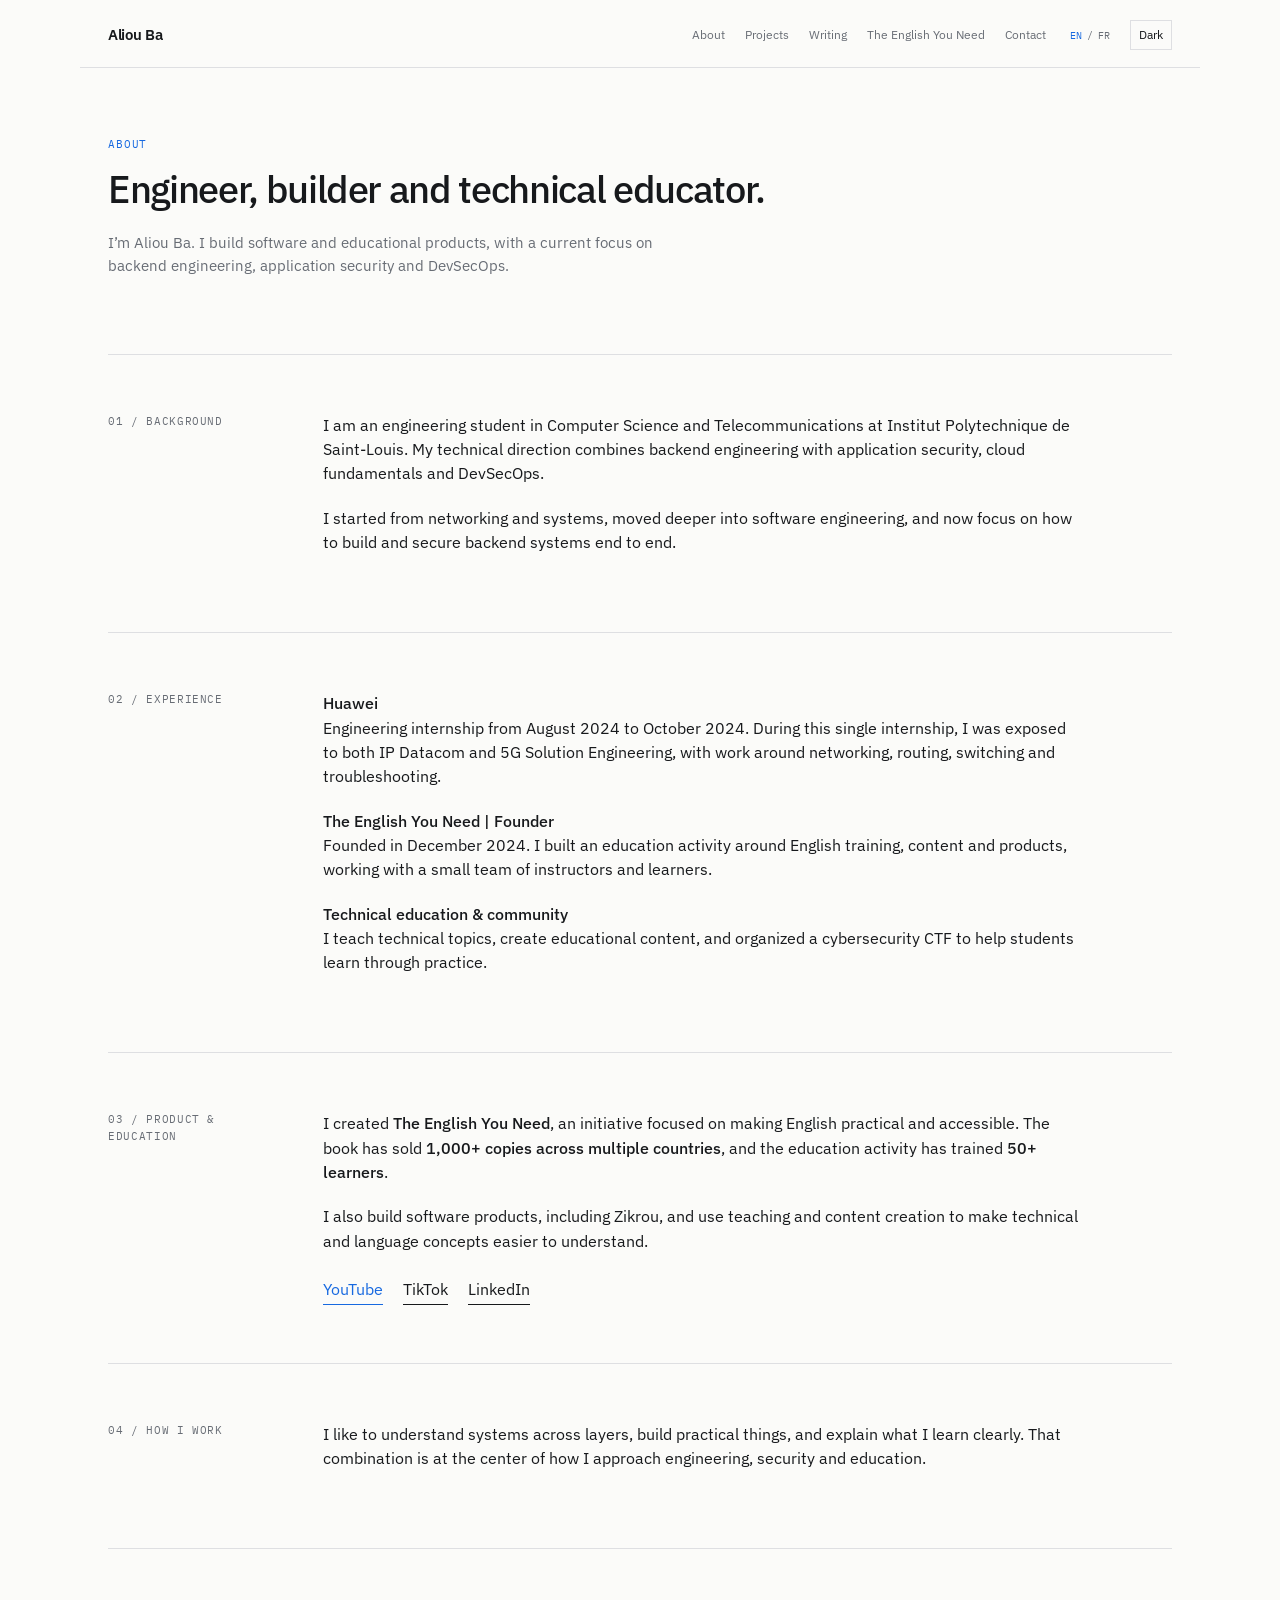
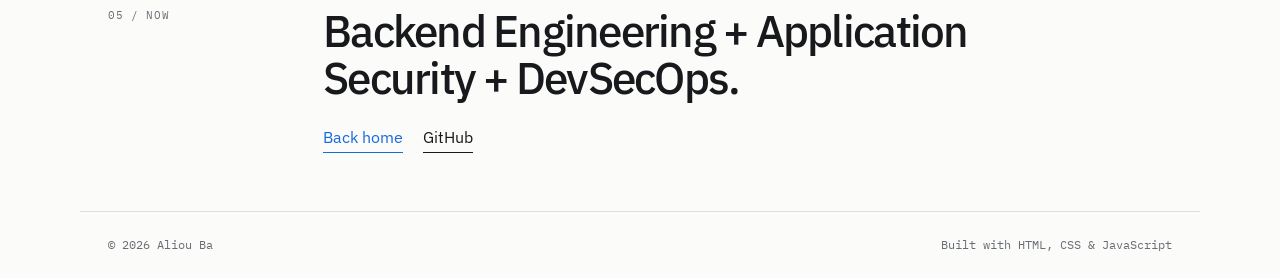
==== commit acd7d008: "Clarify experience and professional narrative" ====
--- a/about.html
+++ b/about.html
@@ -3,7 +3,7 @@
 <head>
   <meta charset="UTF-8" />
   <meta name="viewport" content="width=device-width, initial-scale=1.0" />
-  <meta name="description" content="About Aliou Ba, software engineering, cybersecurity, cloud and education." />
+  <meta name="description" content="About Aliou Ba — software engineering, application security, DevSecOps and entrepreneurship." />
   <meta name="theme-color" content="#fbfbf9" />
   <title data-i18n="about.meta.title">About | Aliou Ba</title>
   <link rel="preconnect" href="https://fonts.googleapis.com"><link rel="preconnect" href="https://fonts.gstatic.com" crossorigin>
@@ -12,15 +12,25 @@
 </head>
 <body>
   <header class="site-header"><a class="brand" href="index.html">Aliou Ba</a><nav aria-label="Main navigation" data-i18n-aria="nav.aria">
-    <a href="index.html#about" data-i18n="nav.about">About</a><a href="index.html#projects" data-i18n="nav.projects">Projects</a><a href="index.html#writing" data-i18n="nav.writing">Writing</a><a href="english-services.html" data-i18n="nav.services">English</a><a href="index.html#contact" data-i18n="nav.contact">Contact</a>
+    <a href="index.html#about" data-i18n="nav.about">About</a><a href="index.html#projects" data-i18n="nav.projects">Projects</a><a href="index.html#writing" data-i18n="nav.writing">Writing</a><a href="english-services.html" data-i18n="nav.services">The English You Need</a><a href="index.html#contact" data-i18n="nav.contact">Contact</a>
     <div class="language-switch" aria-label="Language"><button class="language-button active" type="button" data-lang="en" aria-pressed="true">EN</button><span>/</span><button class="language-button" type="button" data-lang="fr" aria-pressed="false">FR</button></div><button class="theme-toggle" id="themeToggle" type="button" aria-label="Switch to dark mode" aria-pressed="false"><span class="theme-label" data-i18n="theme.dark">Dark</span></button>
   </nav></header>
   <main>
-    <section class="hero"><p class="eyebrow" data-i18n="about.eyebrow">About</p><h1 data-i18n="about.title">Engineer, builder, learner and teacher.</h1><p class="intro" data-i18n="about.intro">I’m Aliou Ba. I work across software engineering, cybersecurity, networking and cloud, while building educational products and sharing what I learn.</p></section>
-    <section class="section"><div class="section-label" data-i18n="about.background.label">01 / Background</div><div class="section-content"><p data-i18n="about.background.p1">I am an engineering student in Computer Science and Telecommunications at Institut Polytechnique de Saint-Louis. My technical focus is secure backend systems, application security, cloud and DevSecOps.</p><p data-i18n="about.background.p2">I enjoy turning ideas into practical systems and understanding how those systems work from the application layer down to networks and infrastructure.</p></div></section>
-    <section class="section"><div class="section-label" data-i18n="about.experience.label">02 / Experience</div><div class="section-content"><p><strong>Huawei</strong><br><span data-i18n="about.experience.huawei">Solution Engineering and IP Datacom. Aug 2024 to Oct 2024. Worked on 5G network solutions, routing, switching and troubleshooting.</span></p><p><strong>You Need Academy | Founder</strong><br><span data-i18n="about.experience.academy">Founded You Need Academy in December 2024. I teach English online through courses and educational content, helping learners improve their communication skills.</span></p><p><strong data-i18n="about.experience.content.title">Teaching and content creation</strong><br><span data-i18n="about.experience.content.text">I teach English on TikTok and YouTube and create educational content for learners.</span></p></div></section>
-    <section class="section"><div class="section-label" data-i18n="about.education.label">03 / Education & reach</div><div class="section-content"><p data-i18n="about.education.p1">I created <strong>The English You Need</strong>, an initiative focused on making English simple and accessible. The book has sold more than <strong>1,000 copies in Senegal, France, Morocco, Canada, Côte d’Ivoire and many other countries.</strong></p><p data-i18n="about.education.p2">I use teaching and content creation to help people communicate more confidently in English, both online and through my educational work.</p><div class="links"><a class="primary-link" href="https://www.youtube.com/@misteraliouba" target="_blank" rel="noreferrer">YouTube</a><a href="https://www.tiktok.com/@misteraliouba?lang=en" target="_blank" rel="noreferrer">TikTok</a><a href="https://www.facebook.com/people/Aliou-Ba/100007225788013/" target="_blank" rel="noreferrer">Facebook</a></div></div></section>
-    <section class="section"><div class="section-label" data-i18n="about.beyond.label">04 / Beyond engineering</div><div class="section-content"><p data-i18n="about.beyond.p">Building products such as Zikrou and the You Need Academy platform lets me combine technology, education and entrepreneurship.</p></div></section>
-    <section class="section contact"><div class="section-label" data-i18n="about.now.label">05 / Now</div><div class="section-content"><h2>Backend Engineering + Application Security + Cloud + DevSecOps.</h2><div class="links"><a class="primary-link" href="index.html" data-i18n="about.back">Back home</a><a href="https://github.com/aliou27" target="_blank" rel="noreferrer">GitHub</a></div></div></section>
-  </main><footer><span>© 2026 Aliou Ba</span><span data-i18n="footer.right">Built with HTML, CSS & JavaScript</span></footer><script src="js/main.js"></script>
-</body></html>
+    <section class="hero"><p class="eyebrow" data-i18n="about.eyebrow">About</p><h1 data-i18n="about.title">Engineer, builder and technical educator.</h1><p class="intro" data-i18n="about.intro">I’m Aliou Ba. I build software and educational products, with a current focus on backend engineering, application security and DevSecOps.</p></section>
+
+    <section class="section"><div class="section-label" data-i18n="about.background.label">01 / Background</div><div class="section-content"><p data-i18n="about.background.p1">I am an engineering student in Computer Science and Telecommunications at Institut Polytechnique de Saint-Louis. My technical direction combines backend engineering with application security, cloud fundamentals and DevSecOps.</p><p data-i18n="about.background.p2">I started from networking and systems, moved deeper into software engineering, and now focus on how to build and secure backend systems end to end.</p></div></section>
+
+    <section class="section"><div class="section-label" data-i18n="about.experience.label">02 / Experience</div><div class="section-content">
+      <p><strong>Huawei</strong><br><span data-i18n="about.experience.huawei">Engineering internship from August 2024 to October 2024. During this single internship, I was exposed to both IP Datacom and 5G Solution Engineering, with work around networking, routing, switching and troubleshooting.</span></p>
+      <p><strong>The English You Need | Founder</strong><br><span data-i18n="about.experience.academy">Founded in December 2024. I built an education activity around English training, content and products, working with a small team of instructors and learners.</span></p>
+      <p><strong data-i18n="about.experience.content.title">Technical education & community</strong><br><span data-i18n="about.experience.content.text">I teach technical topics, create educational content, and organized a cybersecurity CTF to help students learn through practice.</span></p>
+    </div></section>
+
+    <section class="section"><div class="section-label" data-i18n="about.education.label">03 / Product & education</div><div class="section-content"><p data-i18n="about.education.p1">I created <strong>The English You Need</strong>, an initiative focused on making English practical and accessible. The book has sold <strong>1,000+ copies across multiple countries</strong>, and the education activity has trained <strong>50+ learners</strong>.</p><p data-i18n="about.education.p2">I also build software products, including Zikrou, and use teaching and content creation to make technical and language concepts easier to understand.</p><div class="links"><a class="primary-link" href="https://www.youtube.com/@misteraliouba" target="_blank" rel="noreferrer">YouTube</a><a href="https://www.tiktok.com/@misteraliouba?lang=en" target="_blank" rel="noreferrer">TikTok</a><a href="https://www.linkedin.com/in/aliou-ba-823557289/" target="_blank" rel="noreferrer">LinkedIn</a></div></div></section>
+
+    <section class="section"><div class="section-label" data-i18n="about.beyond.label">04 / How I work</div><div class="section-content"><p data-i18n="about.beyond.p">I like to understand systems across layers, build practical things, and explain what I learn clearly. That combination is at the center of how I approach engineering, security and education.</p></div></section>
+
+    <section class="section contact"><div class="section-label" data-i18n="about.now.label">05 / Now</div><div class="section-content"><h2>Backend Engineering + Application Security + DevSecOps.</h2><div class="links"><a class="primary-link" href="index.html" data-i18n="about.back">Back home</a><a href="https://github.com/aliou27" target="_blank" rel="noreferrer">GitHub</a></div></div></section>
+  </main>
+  <footer><span>© 2026 Aliou Ba</span><span data-i18n="footer.right">Built with HTML, CSS & JavaScript</span></footer><script src="js/main.js"></script>
+</body></html>
--- a/css/style.css
+++ b/css/style.css
@@ -1,56 +1,13 @@
-:root {
-  --blue: #1769e0;
-  --blue-dark: #0e4fae;
-  --ink: #17191c;
-  --muted: #686d75;
-  --line: #dedfe2;
-  --paper: #fbfbf9;
-  --max: 1120px;
-  color-scheme: light;
-}
-:root[data-theme="dark"] { --blue:#5b9cff; --blue-dark:#79adff; --ink:#f1f3f5; --muted:#a3a9b2; --line:#30343a; --paper:#111315; color-scheme:dark; }
-* { box-sizing:border-box; }
-html { scroll-behavior:smooth; }
-body { margin:0; background:var(--paper); color:var(--ink); font-family:"IBM Plex Sans",Arial,sans-serif; line-height:1.55; transition:background-color .2s ease,color .2s ease; }
-a { color:inherit; text-decoration:none; } a:hover { color:var(--blue); }
-.site-header { max-width:var(--max); margin:0 auto; padding:20px 28px 17px; display:flex; align-items:center; justify-content:space-between; border-bottom:1px solid var(--line); }
-.brand { font-weight:600; font-size:.92rem; letter-spacing:-.02em; }
-nav { display:flex; align-items:center; gap:20px; font-size:.78rem; } nav a { color:var(--muted); } nav a:hover { color:var(--blue); }
-.language-switch { display:inline-flex; align-items:center; gap:5px; margin-left:4px; font-family:"IBM Plex Mono",monospace; font-size:.65rem; color:var(--muted); }
-.language-button { border:0; background:transparent; padding:0; color:var(--muted); font:inherit; cursor:pointer; } .language-button.active,.language-button:hover { color:var(--blue); }
-.theme-toggle { appearance:none; border:1px solid var(--line); background:transparent; color:var(--ink); font:inherit; font-size:.72rem; padding:5px 8px; display:inline-flex; align-items:center; cursor:pointer; transition:border-color .2s ease,color .2s ease,background-color .2s ease; } .theme-toggle:hover { color:var(--blue); border-color:var(--blue); }
-main { max-width:var(--max); margin:0 auto; padding:0 28px; }
-.hero { padding:68px 0 76px; max-width:850px; } .services-hero { max-width:800px; }
-.eyebrow,.section-label,.tech,.project-number,small,.service-number { font-family:"IBM Plex Mono",monospace; }
-.eyebrow { margin:0 0 16px; color:var(--blue); font-size:.68rem; text-transform:uppercase; letter-spacing:.08em; }
-h1 { margin:0; max-width:720px; font-size:clamp(1.8rem,3vw,2.8rem); line-height:1.08; letter-spacing:-.035em; font-weight:500; }
-.intro { max-width:600px; margin:22px 0 0; font-size:.92rem; color:var(--muted); }
-.links { display:flex; flex-wrap:wrap; gap:20px; margin-top:24px; } .links a { border-bottom:1px solid currentColor; padding-bottom:2px; } .links .primary-link { color:var(--blue); }
-.section { display:grid; grid-template-columns:170px 1fr; gap:45px; padding:58px 0; border-top:1px solid var(--line); }
-.section-label { color:var(--muted); font-size:.68rem; text-transform:uppercase; letter-spacing:.06em; } .section-content { max-width:760px; } .section-content>p { margin-top:0; margin-bottom:20px; font-size:.98rem; } .section-content strong { font-weight:500; }
-.project-list { display:grid; gap:0; } .project { display:grid; grid-template-columns:45px 1fr; gap:16px; padding:24px 0; border-bottom:1px solid var(--line); } .project:first-child { padding-top:0; } .project-number { color:var(--muted); font-size:.68rem; } .project h2 { margin:0 0 7px; font-size:1.35rem; font-weight:500; letter-spacing:-.025em; } .project p { margin:0 0 10px; color:var(--muted); font-size:.92rem; } .project .tech { font-size:.68rem; color:var(--blue-dark); } .project a { display:inline-block; margin-top:3px; color:var(--blue); font-size:.82rem; }
-.writing-grid { border-top:1px solid var(--line); margin-top:28px; } .writing-item { display:flex; justify-content:space-between; gap:20px; padding:16px 0; border-bottom:1px solid var(--line); } .writing-item small { color:var(--muted); font-size:.64rem; }
-.service-list { display:grid; border-top:1px solid var(--line); }
-.service-item { display:grid; grid-template-columns:45px 220px minmax(0,1fr); gap:16px; align-items:baseline; padding:22px 0; border-bottom:1px solid var(--line); }
-.service-item > div { display:contents; }
-.service-number { color:var(--muted); font-size:.68rem; }
-.service-item h2 { margin:0; font-size:1.08rem; font-weight:500; letter-spacing:-.02em; }
-.service-item p { margin:0; color:var(--muted); font-size:.9rem; }
-.service-price { grid-column:3; display:block; margin-top:7px; font-family:"IBM Plex Mono",monospace; font-size:.72rem; font-weight:500; color:var(--blue); letter-spacing:.01em; }
-.service-process { display:grid; border-top:1px solid var(--line); margin-top:28px; } .service-process>div { display:grid; grid-template-columns:45px 100px 1fr; gap:16px; align-items:baseline; padding:16px 0; border-bottom:1px solid var(--line); } .service-process span { color:var(--muted); font-family:"IBM Plex Mono",monospace; font-size:.68rem; } .service-process strong { font-weight:500; } .service-process small { color:var(--muted); font-size:.68rem; }
-.request-title { margin:0 0 12px; font-size:clamp(1.7rem,3vw,2.35rem); line-height:1.12; letter-spacing:-.035em; font-weight:500; }
-.course-form { border-top:1px solid var(--line); margin-top:28px; }
-.course-form label { display:grid; grid-template-columns:210px 1fr; gap:20px; align-items:center; padding:14px 0; border-bottom:1px solid var(--line); }
-.course-form label>span { font-family:"IBM Plex Mono",monospace; color:var(--muted); font-size:.64rem; text-transform:uppercase; letter-spacing:.05em; }
-.course-form input,.course-form select,.course-form textarea { width:100%; border:1px solid var(--line); background:var(--paper); color:var(--ink); padding:11px 12px; font:inherit; font-size:.88rem; outline:none; border-radius:0; transition:border-color .15s ease,background-color .15s ease; }
-.course-form input::placeholder,.course-form textarea::placeholder { color:var(--muted); opacity:.85; }
-.course-form input:focus,.course-form select:focus,.course-form textarea:focus { border-color:var(--blue); }
-.course-form select { min-height:42px; cursor:pointer; }
-.course-form textarea { resize:vertical; min-height:110px; line-height:1.5; }
-.form-submit { margin-top:18px; border:0; border-bottom:1px solid var(--blue); background:transparent; color:var(--blue); padding:4px 0; font:inherit; font-size:.84rem; cursor:pointer; } .form-submit:hover { color:var(--blue-dark); }
-.teaching-contact { margin:18px 0 0 !important; color:var(--muted); font-size:.82rem !important; } .teaching-contact a { color:var(--blue); }
-.experience { display:grid; grid-template-columns:170px 1fr; padding:16px 0; border-bottom:1px solid var(--line); } .experience strong { font-weight:500; } .experience span { color:var(--muted); } .compact { padding-bottom:72px; } .contact h2 { margin:0; font-size:clamp(1.8rem,3.4vw,2.8rem); line-height:1.08; letter-spacing:-.04em; font-weight:500; }
-footer { max-width:var(--max); margin:0 auto; padding:24px 28px; border-top:1px solid var(--line); display:flex; justify-content:space-between; gap:20px; color:var(--muted); font-size:.72rem; font-family:"IBM Plex Mono",monospace; }
-@media(max-width:700px){ .site-header{padding:17px 20px 14px}.brand{font-size:.82rem}nav{gap:10px;font-size:.68rem}nav a:nth-child(n+3){display:none}.theme-toggle{padding:4px 7px;font-size:.66rem}.language-switch{margin-left:0}main{padding:0 20px}.hero{padding:48px 0 58px}.eyebrow{font-size:.62rem;margin-bottom:14px}h1{font-size:clamp(1.7rem,7.5vw,2.35rem);line-height:1.08}.intro{margin-top:18px;font-size:.9rem;line-height:1.55}.links{gap:18px;margin-top:22px}.links a{font-size:.88rem}.section{grid-template-columns:1fr;gap:18px;padding:46px 0}.section-content>p{font-size:.92rem}.project{grid-template-columns:30px 1fr;gap:12px;padding:22px 0}.project h2{font-size:1.18rem}.project p{font-size:.86rem}.writing-item,.experience{grid-template-columns:1fr;display:grid}.experience{gap:3px}.service-item{grid-template-columns:30px minmax(0,1fr);gap:10px 12px}.service-item h2,.service-item p,.service-price{grid-column:2}.service-process>div{grid-template-columns:30px 90px 1fr;gap:10px}.course-form label{grid-template-columns:1fr;gap:8px;padding:15px 0;align-items:start}.course-form input,.course-form select,.course-form textarea{padding:10px 11px}.contact h2{font-size:clamp(1.7rem,7vw,2.35rem)}footer{padding:20px;flex-direction:column} }
-
-.store-links{display:flex;align-items:center;gap:18px;margin:12px 0 2px}.store-link{display:inline-flex;align-items:center;gap:7px!important;border-bottom:1px solid var(--line);padding-bottom:3px;font-size:.78rem!important;color:var(--muted)}.store-link:hover{color:var(--blue);border-color:var(--blue)}.store-link img{width:15px;height:15px;display:block}.store-link span{line-height:1}@media(max-width:700px){.store-links{gap:14px;flex-wrap:wrap}.store-link{font-size:.76rem!important}}
+:root { --blue:#1769e0;--blue-dark:#0e4fae;--ink:#17191c;--muted:#686d75;--line:#dedfe2;--paper:#fbfbf9;--max:1120px;color-scheme:light; }
+:root[data-theme="dark"]{--blue:#5b9cff;--blue-dark:#79adff;--ink:#f1f3f5;--muted:#a3a9b2;--line:#30343a;--paper:#111315;color-scheme:dark}
+*{box-sizing:border-box}html{scroll-behavior:smooth}body{margin:0;background:var(--paper);color:var(--ink);font-family:"IBM Plex Sans",Arial,sans-serif;line-height:1.55;transition:background-color .2s ease,color .2s ease}a{color:inherit;text-decoration:none}a:hover{color:var(--blue)}
+.site-header{max-width:var(--max);margin:0 auto;padding:20px 28px 17px;display:flex;align-items:center;justify-content:space-between;border-bottom:1px solid var(--line)}.brand{font-weight:600;font-size:.92rem;letter-spacing:-.02em}nav{display:flex;align-items:center;gap:20px;font-size:.78rem}nav a{color:var(--muted)}nav a:hover{color:var(--blue)}
+.language-switch{display:inline-flex;align-items:center;gap:5px;margin-left:4px;font-family:"IBM Plex Mono",monospace;font-size:.65rem;color:var(--muted)}.language-button{border:0;background:transparent;padding:0;color:var(--muted);font:inherit;cursor:pointer}.language-button.active,.language-button:hover{color:var(--blue)}.theme-toggle{appearance:none;border:1px solid var(--line);background:transparent;color:var(--ink);font:inherit;font-size:.72rem;padding:5px 8px;display:inline-flex;align-items:center;cursor:pointer}.theme-toggle:hover{color:var(--blue);border-color:var(--blue)}
+main{max-width:var(--max);margin:0 auto;padding:0 28px}.hero{padding:68px 0 76px;max-width:850px}.services-hero{max-width:800px}.eyebrow,.section-label,.tech,.project-number,small,.service-number{font-family:"IBM Plex Mono",monospace}.eyebrow{margin:0 0 16px;color:var(--blue);font-size:.68rem;text-transform:uppercase;letter-spacing:.08em}h1{margin:0;max-width:720px;font-size:clamp(1.8rem,3vw,2.8rem);line-height:1.08;letter-spacing:-.035em;font-weight:500}.intro{max-width:600px;margin:22px 0 0;font-size:.92rem;color:var(--muted)}.links{display:flex;flex-wrap:wrap;gap:20px;margin-top:24px}.links a{border-bottom:1px solid currentColor;padding-bottom:2px}.links .primary-link{color:var(--blue)}
+.section{display:grid;grid-template-columns:170px 1fr;gap:45px;padding:58px 0;border-top:1px solid var(--line)}.section-label{color:var(--muted);font-size:.68rem;text-transform:uppercase;letter-spacing:.06em}.section-content{max-width:760px}.section-content>p{margin-top:0;margin-bottom:20px;font-size:.98rem}.section-content strong{font-weight:500}.project-list{display:grid;gap:0}.project{display:grid;grid-template-columns:45px 1fr;gap:16px;padding:24px 0;border-bottom:1px solid var(--line)}.project:first-child{padding-top:0}.project-number{color:var(--muted);font-size:.68rem}.project h2{margin:0 0 7px;font-size:1.35rem;font-weight:500;letter-spacing:-.025em}.project p{margin:0 0 10px;color:var(--muted);font-size:.92rem}.project .tech{font-size:.68rem;color:var(--blue-dark)}.project a{display:inline-block;margin-top:3px;color:var(--blue);font-size:.82rem}.writing-grid{border-top:1px solid var(--line);margin-top:28px}.writing-item{display:flex;justify-content:space-between;gap:20px;padding:16px 0;border-bottom:1px solid var(--line)}.writing-item small{color:var(--muted);font-size:.64rem}
+.service-list{display:grid;border-top:1px solid var(--line)}.service-item{display:grid;grid-template-columns:45px 220px minmax(0,1fr);gap:16px;align-items:baseline;padding:22px 0;border-bottom:1px solid var(--line)}.service-item>div{display:contents}.service-number{color:var(--muted);font-size:.68rem}.service-item h2{margin:0;font-size:1.08rem;font-weight:500;letter-spacing:-.02em}.service-item p{margin:0;color:var(--muted);font-size:.9rem}.service-price{grid-column:3;display:block;margin-top:7px;font-family:"IBM Plex Mono",monospace;font-size:.72rem;font-weight:500;color:var(--blue);letter-spacing:.01em}.service-process{display:grid;border-top:1px solid var(--line);margin-top:28px}.service-process>div{display:grid;grid-template-columns:45px 100px 1fr;gap:16px;align-items:baseline;padding:16px 0;border-bottom:1px solid var(--line)}.service-process span{color:var(--muted);font-family:"IBM Plex Mono",monospace;font-size:.68rem}.service-process strong{font-weight:500}.service-process small{color:var(--muted);font-size:.68rem}
+.request-title{margin:0 0 12px;font-size:clamp(1.7rem,3vw,2.35rem);line-height:1.12;letter-spacing:-.035em;font-weight:500}.course-form{border-top:1px solid var(--line);margin-top:28px}.course-form label{display:grid;grid-template-columns:210px 1fr;gap:20px;align-items:center;padding:14px 0;border-bottom:1px solid var(--line)}.course-form label>span{font-family:"IBM Plex Mono",monospace;color:var(--muted);font-size:.64rem;text-transform:uppercase;letter-spacing:.05em}.course-form input,.course-form select,.course-form textarea{width:100%;border:1px solid var(--line);background:var(--paper);color:var(--ink);padding:11px 12px;font:inherit;font-size:.88rem;outline:none;border-radius:0}.course-form input:focus,.course-form select:focus,.course-form textarea:focus{border-color:var(--blue)}.course-form select{min-height:42px}.course-form textarea{resize:vertical;min-height:110px;line-height:1.5}.form-submit{margin-top:18px;border:0;border-bottom:1px solid var(--blue);background:transparent;color:var(--blue);padding:4px 0;font:inherit;font-size:.84rem;cursor:pointer}.teaching-contact{margin:18px 0 0!important;color:var(--muted);font-size:.82rem!important}.teaching-contact a{color:var(--blue)}
+/* Experience: keep each role calm and readable instead of packing every detail into one line. */
+.experience-list{border-top:1px solid var(--line)}.experience{display:grid;grid-template-columns:180px 1fr;gap:40px;padding:25px 0;border-bottom:1px solid var(--line)}.experience-company{font-size:1rem;font-weight:500;color:var(--ink)}.experience-detail{display:grid;gap:4px}.experience-detail strong{font-size:.98rem;font-weight:500}.experience-detail small{color:var(--muted);font-size:.65rem;letter-spacing:.02em}.experience-detail p{margin:6px 0 0;color:var(--muted);font-size:.86rem}.compact{padding-bottom:72px}.contact h2{margin:0;font-size:clamp(1.8rem,3.4vw,2.8rem);line-height:1.08;letter-spacing:-.04em;font-weight:500}.social-intro{margin:28px 0 0!important;color:var(--muted);font-size:.78rem!important;font-family:"IBM Plex Mono",monospace;text-transform:uppercase;letter-spacing:.06em}.social-links{display:flex;flex-wrap:wrap;align-items:center;gap:18px;margin-top:14px}.social-link{display:inline-flex;align-items:center;justify-content:center;width:24px;height:24px;color:var(--ink);border:0;padding:0}.social-link svg{width:17px;height:17px;display:block;fill:currentColor}.social-link:hover{color:var(--blue)}
+footer{max-width:var(--max);margin:0 auto;padding:24px 28px;border-top:1px solid var(--line);display:flex;justify-content:space-between;gap:20px;color:var(--muted);font-size:.72rem;font-family:"IBM Plex Mono",monospace}.store-links{display:flex;align-items:center;gap:18px;margin:12px 0 2px}.store-link{display:inline-flex;align-items:center;gap:7px!important;border-bottom:1px solid var(--line);padding-bottom:3px;font-size:.78rem!important;color:var(--muted)}.store-link:hover{color:var(--blue);border-color:var(--blue)}.store-link img{width:15px;height:15px;display:block}.store-link span{line-height:1}
+@media(max-width:700px){.site-header{padding:17px 20px 14px}.brand{font-size:.82rem}nav{gap:10px;font-size:.68rem}nav a:nth-child(n+3){display:none}.theme-toggle{padding:4px 7px;font-size:.66rem}.language-switch{margin-left:0}main{padding:0 20px}.hero{padding:48px 0 58px}.eyebrow{font-size:.62rem;margin-bottom:14px}h1{font-size:clamp(1.7rem,7.5vw,2.35rem)}.intro{margin-top:18px;font-size:.9rem}.links{gap:18px;margin-top:22px}.links a{font-size:.88rem}.section{grid-template-columns:1fr;gap:18px;padding:46px 0}.section-content>p{font-size:.92rem}.project{grid-template-columns:30px 1fr;gap:12px;padding:22px 0}.project h2{font-size:1.18rem}.project p{font-size:.86rem}.writing-item{display:grid;gap:4px}.experience{grid-template-columns:1fr;gap:8px;padding:22px 0}.experience-detail{gap:3px}.service-item{grid-template-columns:30px minmax(0,1fr);gap:10px 12px}.service-item h2,.service-item p,.service-price{grid-column:2}.service-process>div{grid-template-columns:30px 90px 1fr;gap:10px}.course-form label{grid-template-columns:1fr;gap:8px;padding:15px 0}.contact h2{font-size:clamp(1.7rem,7vw,2.35rem)}.social-links{gap:14px;margin-top:14px}.social-link{width:22px;height:22px}.social-link svg{width:16px;height:16px}footer{padding:20px;flex-direction:column}.store-links{gap:14px;flex-wrap:wrap}}
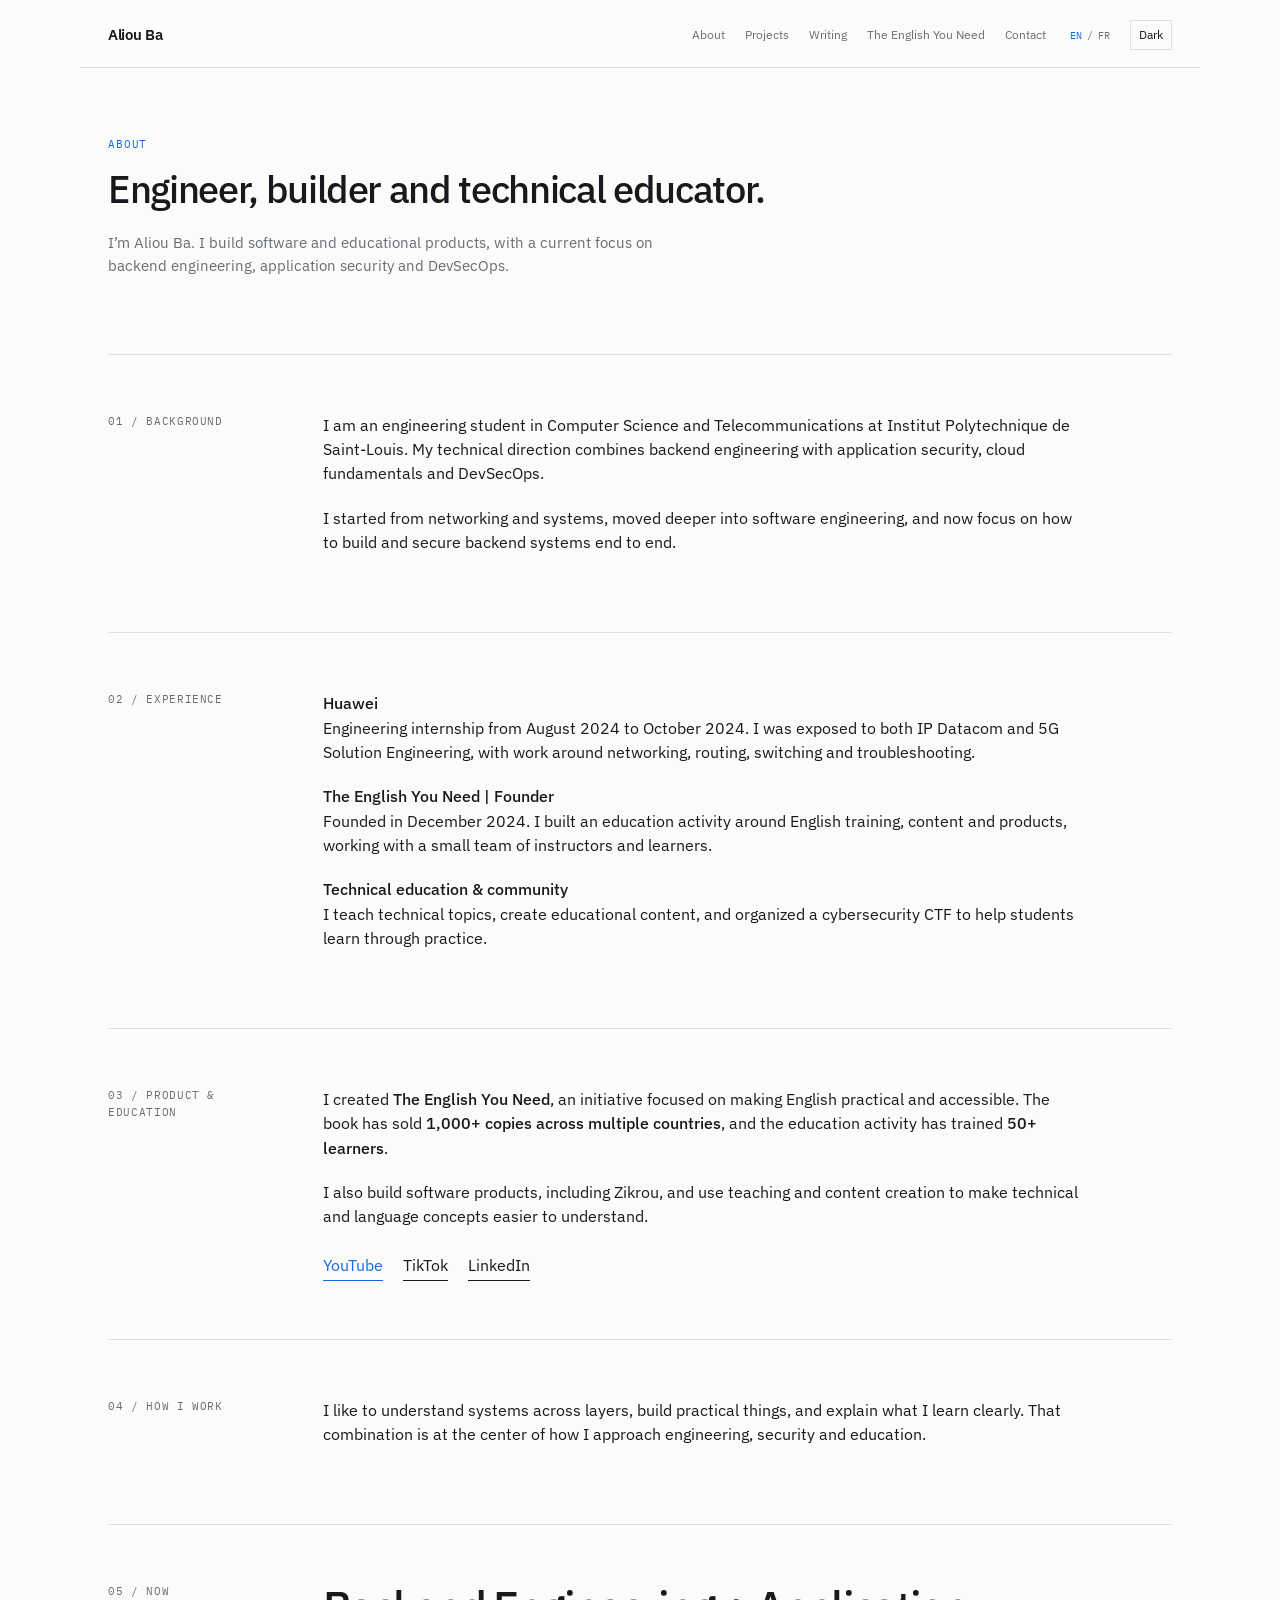
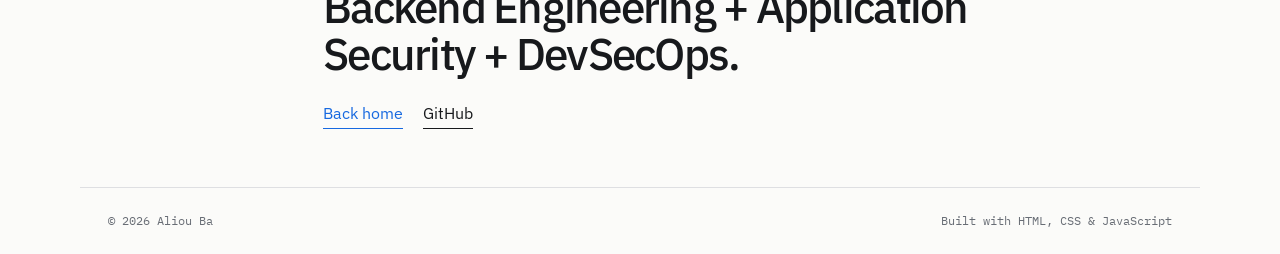
==== commit 563607ec: "Remove unnecessary internship-count wording from About" ====
--- a/about.html
+++ b/about.html
@@ -21,7 +21,7 @@
     <section class="section"><div class="section-label" data-i18n="about.background.label">01 / Background</div><div class="section-content"><p data-i18n="about.background.p1">I am an engineering student in Computer Science and Telecommunications at Institut Polytechnique de Saint-Louis. My technical direction combines backend engineering with application security, cloud fundamentals and DevSecOps.</p><p data-i18n="about.background.p2">I started from networking and systems, moved deeper into software engineering, and now focus on how to build and secure backend systems end to end.</p></div></section>
 
     <section class="section"><div class="section-label" data-i18n="about.experience.label">02 / Experience</div><div class="section-content">
-      <p><strong>Huawei</strong><br><span data-i18n="about.experience.huawei">Engineering internship from August 2024 to October 2024. During this single internship, I was exposed to both IP Datacom and 5G Solution Engineering, with work around networking, routing, switching and troubleshooting.</span></p>
+      <p><strong>Huawei</strong><br><span data-i18n="about.experience.huawei">Engineering internship from August 2024 to October 2024. I was exposed to both IP Datacom and 5G Solution Engineering, with work around networking, routing, switching and troubleshooting.</span></p>
       <p><strong>The English You Need | Founder</strong><br><span data-i18n="about.experience.academy">Founded in December 2024. I built an education activity around English training, content and products, working with a small team of instructors and learners.</span></p>
       <p><strong data-i18n="about.experience.content.title">Technical education & community</strong><br><span data-i18n="about.experience.content.text">I teach technical topics, create educational content, and organized a cybersecurity CTF to help students learn through practice.</span></p>
     </div></section>
--- a/css/style.css
+++ b/css/style.css
@@ -4,10 +4,11 @@
 .site-header{max-width:var(--max);margin:0 auto;padding:20px 28px 17px;display:flex;align-items:center;justify-content:space-between;border-bottom:1px solid var(--line)}.brand{font-weight:600;font-size:.92rem;letter-spacing:-.02em}nav{display:flex;align-items:center;gap:20px;font-size:.78rem}nav a{color:var(--muted)}nav a:hover{color:var(--blue)}
 .language-switch{display:inline-flex;align-items:center;gap:5px;margin-left:4px;font-family:"IBM Plex Mono",monospace;font-size:.65rem;color:var(--muted)}.language-button{border:0;background:transparent;padding:0;color:var(--muted);font:inherit;cursor:pointer}.language-button.active,.language-button:hover{color:var(--blue)}.theme-toggle{appearance:none;border:1px solid var(--line);background:transparent;color:var(--ink);font:inherit;font-size:.72rem;padding:5px 8px;display:inline-flex;align-items:center;cursor:pointer}.theme-toggle:hover{color:var(--blue);border-color:var(--blue)}
 main{max-width:var(--max);margin:0 auto;padding:0 28px}.hero{padding:68px 0 76px;max-width:850px}.services-hero{max-width:800px}.eyebrow,.section-label,.tech,.project-number,small,.service-number{font-family:"IBM Plex Mono",monospace}.eyebrow{margin:0 0 16px;color:var(--blue);font-size:.68rem;text-transform:uppercase;letter-spacing:.08em}h1{margin:0;max-width:720px;font-size:clamp(1.8rem,3vw,2.8rem);line-height:1.08;letter-spacing:-.035em;font-weight:500}.intro{max-width:600px;margin:22px 0 0;font-size:.92rem;color:var(--muted)}.links{display:flex;flex-wrap:wrap;gap:20px;margin-top:24px}.links a{border-bottom:1px solid currentColor;padding-bottom:2px}.links .primary-link{color:var(--blue)}
-.section{display:grid;grid-template-columns:170px 1fr;gap:45px;padding:58px 0;border-top:1px solid var(--line)}.section-label{color:var(--muted);font-size:.68rem;text-transform:uppercase;letter-spacing:.06em}.section-content{max-width:760px}.section-content>p{margin-top:0;margin-bottom:20px;font-size:.98rem}.section-content strong{font-weight:500}.project-list{display:grid;gap:0}.project{display:grid;grid-template-columns:45px 1fr;gap:16px;padding:24px 0;border-bottom:1px solid var(--line)}.project:first-child{padding-top:0}.project-number{color:var(--muted);font-size:.68rem}.project h2{margin:0 0 7px;font-size:1.35rem;font-weight:500;letter-spacing:-.025em}.project p{margin:0 0 10px;color:var(--muted);font-size:.92rem}.project .tech{font-size:.68rem;color:var(--blue-dark)}.project a{display:inline-block;margin-top:3px;color:var(--blue);font-size:.82rem}.writing-grid{border-top:1px solid var(--line);margin-top:28px}.writing-item{display:flex;justify-content:space-between;gap:20px;padding:16px 0;border-bottom:1px solid var(--line)}.writing-item small{color:var(--muted);font-size:.64rem}
+.section{display:grid;grid-template-columns:170px 1fr;gap:45px;padding:58px 0;border-top:1px solid var(--line)}.section-label{color:var(--muted);font-size:.68rem;text-transform:uppercase;letter-spacing:.06em}.section-content{max-width:760px}.section-content>p{margin-top:0;margin-bottom:20px;font-size:.98rem}.section-content strong{font-weight:500}.project-list{display:grid;gap:0}.project{display:grid;grid-template-columns:45px 1fr;gap:16px;padding:24px 0;border-bottom:1px solid var(--line)}.project:first-child{padding-top:0}.project-number{color:var(--muted);font-size:.68rem}.project h2{margin:0 0 7px;font-size:1.35rem;font-weight:500;letter-spacing:-.025em;display:flex;align-items:center;gap:8px}.project-logo{width:22px;height:22px;object-fit:contain;display:block;flex:0 0 auto}.project p{margin:0 0 10px;color:var(--muted);font-size:.92rem}.project .tech{font-size:.68rem;color:var(--blue-dark)}.project a{display:inline-block;margin-top:3px;color:var(--blue);font-size:.82rem}.writing-grid{border-top:1px solid var(--line);margin-top:28px}.writing-item{display:flex;justify-content:space-between;gap:20px;padding:16px 0;border-bottom:1px solid var(--line)}.writing-item small{color:var(--muted);font-size:.64rem}
 .service-list{display:grid;border-top:1px solid var(--line)}.service-item{display:grid;grid-template-columns:45px 220px minmax(0,1fr);gap:16px;align-items:baseline;padding:22px 0;border-bottom:1px solid var(--line)}.service-item>div{display:contents}.service-number{color:var(--muted);font-size:.68rem}.service-item h2{margin:0;font-size:1.08rem;font-weight:500;letter-spacing:-.02em}.service-item p{margin:0;color:var(--muted);font-size:.9rem}.service-price{grid-column:3;display:block;margin-top:7px;font-family:"IBM Plex Mono",monospace;font-size:.72rem;font-weight:500;color:var(--blue);letter-spacing:.01em}.service-process{display:grid;border-top:1px solid var(--line);margin-top:28px}.service-process>div{display:grid;grid-template-columns:45px 100px 1fr;gap:16px;align-items:baseline;padding:16px 0;border-bottom:1px solid var(--line)}.service-process span{color:var(--muted);font-family:"IBM Plex Mono",monospace;font-size:.68rem}.service-process strong{font-weight:500}.service-process small{color:var(--muted);font-size:.68rem}
 .request-title{margin:0 0 12px;font-size:clamp(1.7rem,3vw,2.35rem);line-height:1.12;letter-spacing:-.035em;font-weight:500}.course-form{border-top:1px solid var(--line);margin-top:28px}.course-form label{display:grid;grid-template-columns:210px 1fr;gap:20px;align-items:center;padding:14px 0;border-bottom:1px solid var(--line)}.course-form label>span{font-family:"IBM Plex Mono",monospace;color:var(--muted);font-size:.64rem;text-transform:uppercase;letter-spacing:.05em}.course-form input,.course-form select,.course-form textarea{width:100%;border:1px solid var(--line);background:var(--paper);color:var(--ink);padding:11px 12px;font:inherit;font-size:.88rem;outline:none;border-radius:0}.course-form input:focus,.course-form select:focus,.course-form textarea:focus{border-color:var(--blue)}.course-form select{min-height:42px}.course-form textarea{resize:vertical;min-height:110px;line-height:1.5}.form-submit{margin-top:18px;border:0;border-bottom:1px solid var(--blue);background:transparent;color:var(--blue);padding:4px 0;font:inherit;font-size:.84rem;cursor:pointer}.teaching-contact{margin:18px 0 0!important;color:var(--muted);font-size:.82rem!important}.teaching-contact a{color:var(--blue)}
-/* Experience: keep each role calm and readable instead of packing every detail into one line. */
-.experience-list{border-top:1px solid var(--line)}.experience{display:grid;grid-template-columns:180px 1fr;gap:40px;padding:25px 0;border-bottom:1px solid var(--line)}.experience-company{font-size:1rem;font-weight:500;color:var(--ink)}.experience-detail{display:grid;gap:4px}.experience-detail strong{font-size:.98rem;font-weight:500}.experience-detail small{color:var(--muted);font-size:.65rem;letter-spacing:.02em}.experience-detail p{margin:6px 0 0;color:var(--muted);font-size:.86rem}.compact{padding-bottom:72px}.contact h2{margin:0;font-size:clamp(1.8rem,3.4vw,2.8rem);line-height:1.08;letter-spacing:-.04em;font-weight:500}.social-intro{margin:28px 0 0!important;color:var(--muted);font-size:.78rem!important;font-family:"IBM Plex Mono",monospace;text-transform:uppercase;letter-spacing:.06em}.social-links{display:flex;flex-wrap:wrap;align-items:center;gap:18px;margin-top:14px}.social-link{display:inline-flex;align-items:center;justify-content:center;width:24px;height:24px;color:var(--ink);border:0;padding:0}.social-link svg{width:17px;height:17px;display:block;fill:currentColor}.social-link:hover{color:var(--blue)}
+.experience-list{border-top:1px solid var(--line)}.experience{display:grid;grid-template-columns:180px 1fr;gap:40px;padding:25px 0;border-bottom:1px solid var(--line)}.experience-company{font-size:1rem;font-weight:500;color:var(--ink)}.experience-detail{display:grid;gap:4px}.experience-detail strong{font-size:.98rem;font-weight:500}.experience-detail small{color:var(--muted);font-size:.65rem;letter-spacing:.02em}.experience-detail p{margin:6px 0 0;color:var(--muted);font-size:.86rem}.compact{padding-bottom:72px}.contact h2{margin:0;font-size:clamp(1.8rem,3.4vw,2.8rem);line-height:1.08;letter-spacing:-.04em;font-weight:500}.social-intro{margin:28px 0 0!important;color:var(--muted);font-size:.78rem!important;font-family:"IBM Plex Mono",monospace;text-transform:uppercase;letter-spacing:.06em}.social-links{display:flex;flex-wrap:wrap;align-items:center;gap:18px;margin-top:14px}.social-link{display:inline-flex;align-items:center;justify-content:center;width:24px;height:24px;color:var(--ink);border:0;padding:0}.social-link svg{width:17px;height:17px;display:block;fill:currentColor}.social-link:hover{color:var(--blue)}.social-link-image{width:18px;height:18px;object-fit:contain;display:block}
 footer{max-width:var(--max);margin:0 auto;padding:24px 28px;border-top:1px solid var(--line);display:flex;justify-content:space-between;gap:20px;color:var(--muted);font-size:.72rem;font-family:"IBM Plex Mono",monospace}.store-links{display:flex;align-items:center;gap:18px;margin:12px 0 2px}.store-link{display:inline-flex;align-items:center;gap:7px!important;border-bottom:1px solid var(--line);padding-bottom:3px;font-size:.78rem!important;color:var(--muted)}.store-link:hover{color:var(--blue);border-color:var(--blue)}.store-link img{width:15px;height:15px;display:block}.store-link span{line-height:1}
-@media(max-width:700px){.site-header{padding:17px 20px 14px}.brand{font-size:.82rem}nav{gap:10px;font-size:.68rem}nav a:nth-child(n+3){display:none}.theme-toggle{padding:4px 7px;font-size:.66rem}.language-switch{margin-left:0}main{padding:0 20px}.hero{padding:48px 0 58px}.eyebrow{font-size:.62rem;margin-bottom:14px}h1{font-size:clamp(1.7rem,7.5vw,2.35rem)}.intro{margin-top:18px;font-size:.9rem}.links{gap:18px;margin-top:22px}.links a{font-size:.88rem}.section{grid-template-columns:1fr;gap:18px;padding:46px 0}.section-content>p{font-size:.92rem}.project{grid-template-columns:30px 1fr;gap:12px;padding:22px 0}.project h2{font-size:1.18rem}.project p{font-size:.86rem}.writing-item{display:grid;gap:4px}.experience{grid-template-columns:1fr;gap:8px;padding:22px 0}.experience-detail{gap:3px}.service-item{grid-template-columns:30px minmax(0,1fr);gap:10px 12px}.service-item h2,.service-item p,.service-price{grid-column:2}.service-process>div{grid-template-columns:30px 90px 1fr;gap:10px}.course-form label{grid-template-columns:1fr;gap:8px;padding:15px 0}.contact h2{font-size:clamp(1.7rem,7vw,2.35rem)}.social-links{gap:14px;margin-top:14px}.social-link{width:22px;height:22px}.social-link svg{width:16px;height:16px}footer{padding:20px;flex-direction:column}.store-links{gap:14px;flex-wrap:wrap}}
+@media(max-width:700px){.site-header{padding:17px 20px 14px}.brand{font-size:.82rem}nav{gap:10px;font-size:.68rem}nav a:nth-child(n+3){display:none}.theme-toggle{padding:4px 7px;font-size:.66rem}.language-switch{margin-left:0}main{padding:0 20px}.hero{padding:48px 0 58px}.eyebrow{font-size:.62rem;margin-bottom:14px}h1{font-size:clamp(1.7rem,7.5vw,2.35rem)}.intro{margin-top:18px;font-size:.9rem}.links{gap:18px;margin-top:22px}.links a{font-size:.88rem}.section{grid-template-columns:1fr;gap:18px;padding:46px 0}.section-content>p{font-size:.92rem}.project{grid-template-columns:30px 1fr;gap:12px;padding:22px 0}.project h2{font-size:1.18rem}.project-logo{width:19px;height:19px}.project p{font-size:.86rem}.writing-item{display:grid;gap:4px}.experience{grid-template-columns:1fr;gap:8px;padding:22px 0}.experience-detail{gap:3px}.service-item{grid-template-columns:30px minmax(0,1fr);gap:10px 12px}.service-item h2,.service-item p,.service-price{grid-column:2}.service-process>div{grid-template-columns:30px 90px 1fr;gap:10px}.course-form label{grid-template-columns:1fr;gap:8px;padding:15px 0}.contact h2{font-size:clamp(1.7rem,7vw,2.35rem)}.social-links{gap:14px;margin-top:14px}.social-link{width:22px;height:22px}.social-link svg{width:16px;height:16px}.social-link-image{width:17px;height:17px}footer{padding:20px;flex-direction:column}.store-links{gap:14px;flex-wrap:wrap}}
+
+.case-study-kicker{font-family:"IBM Plex Mono",monospace!important;font-size:.66rem!important;text-transform:uppercase;letter-spacing:.04em;color:var(--blue-dark)!important;margin:-2px 0 10px!important}.case-study-details{display:grid;grid-template-columns:repeat(2,minmax(0,1fr));gap:0 28px;border-top:1px solid var(--line);margin:20px 0 12px}.case-study-details>div{padding:14px 0;border-bottom:1px solid var(--line)}.case-study-details strong{display:block;font-family:"IBM Plex Mono",monospace;font-size:.63rem;text-transform:uppercase;letter-spacing:.05em;color:var(--muted);margin-bottom:5px}.case-study-details p{margin:0!important;font-size:.84rem!important}.case-study-links{margin-top:4px}.proof-grid .writing-item{align-items:baseline}@media(max-width:700px){.case-study-details{grid-template-columns:1fr;gap:0}}
